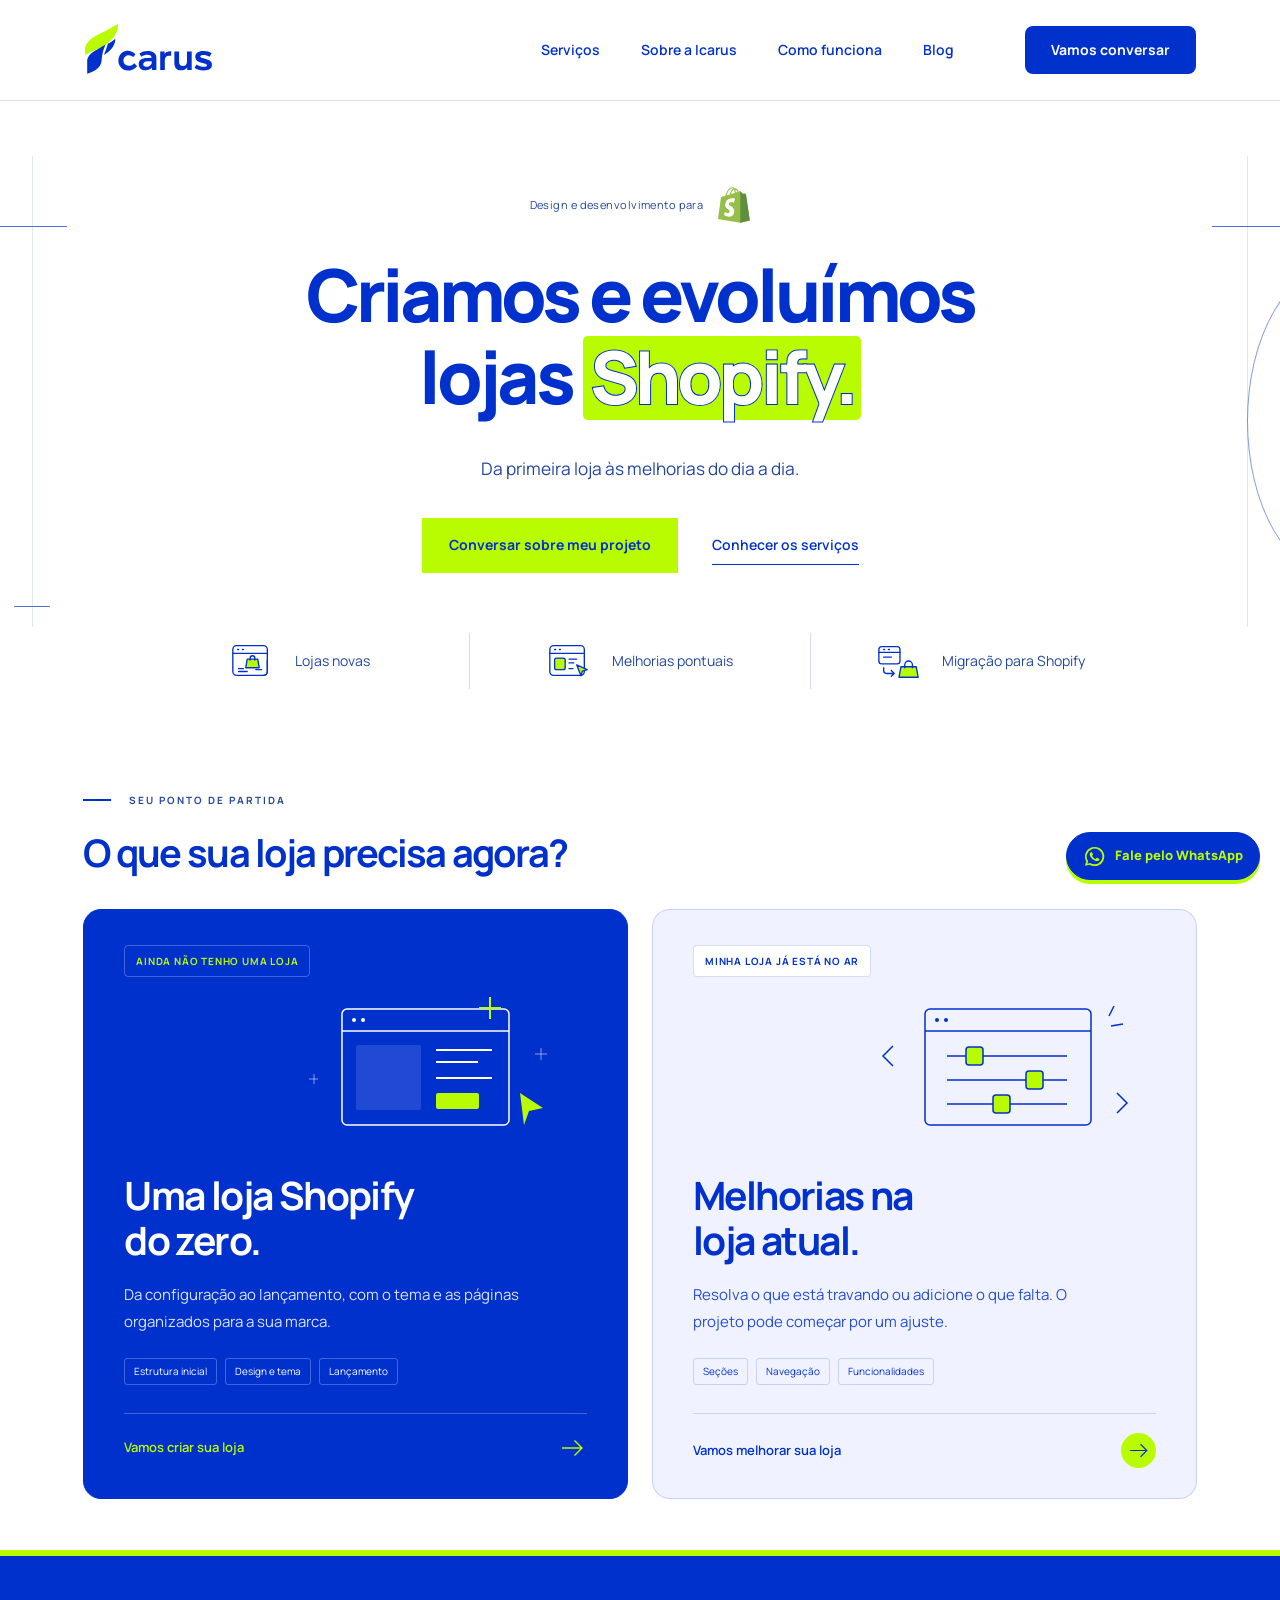
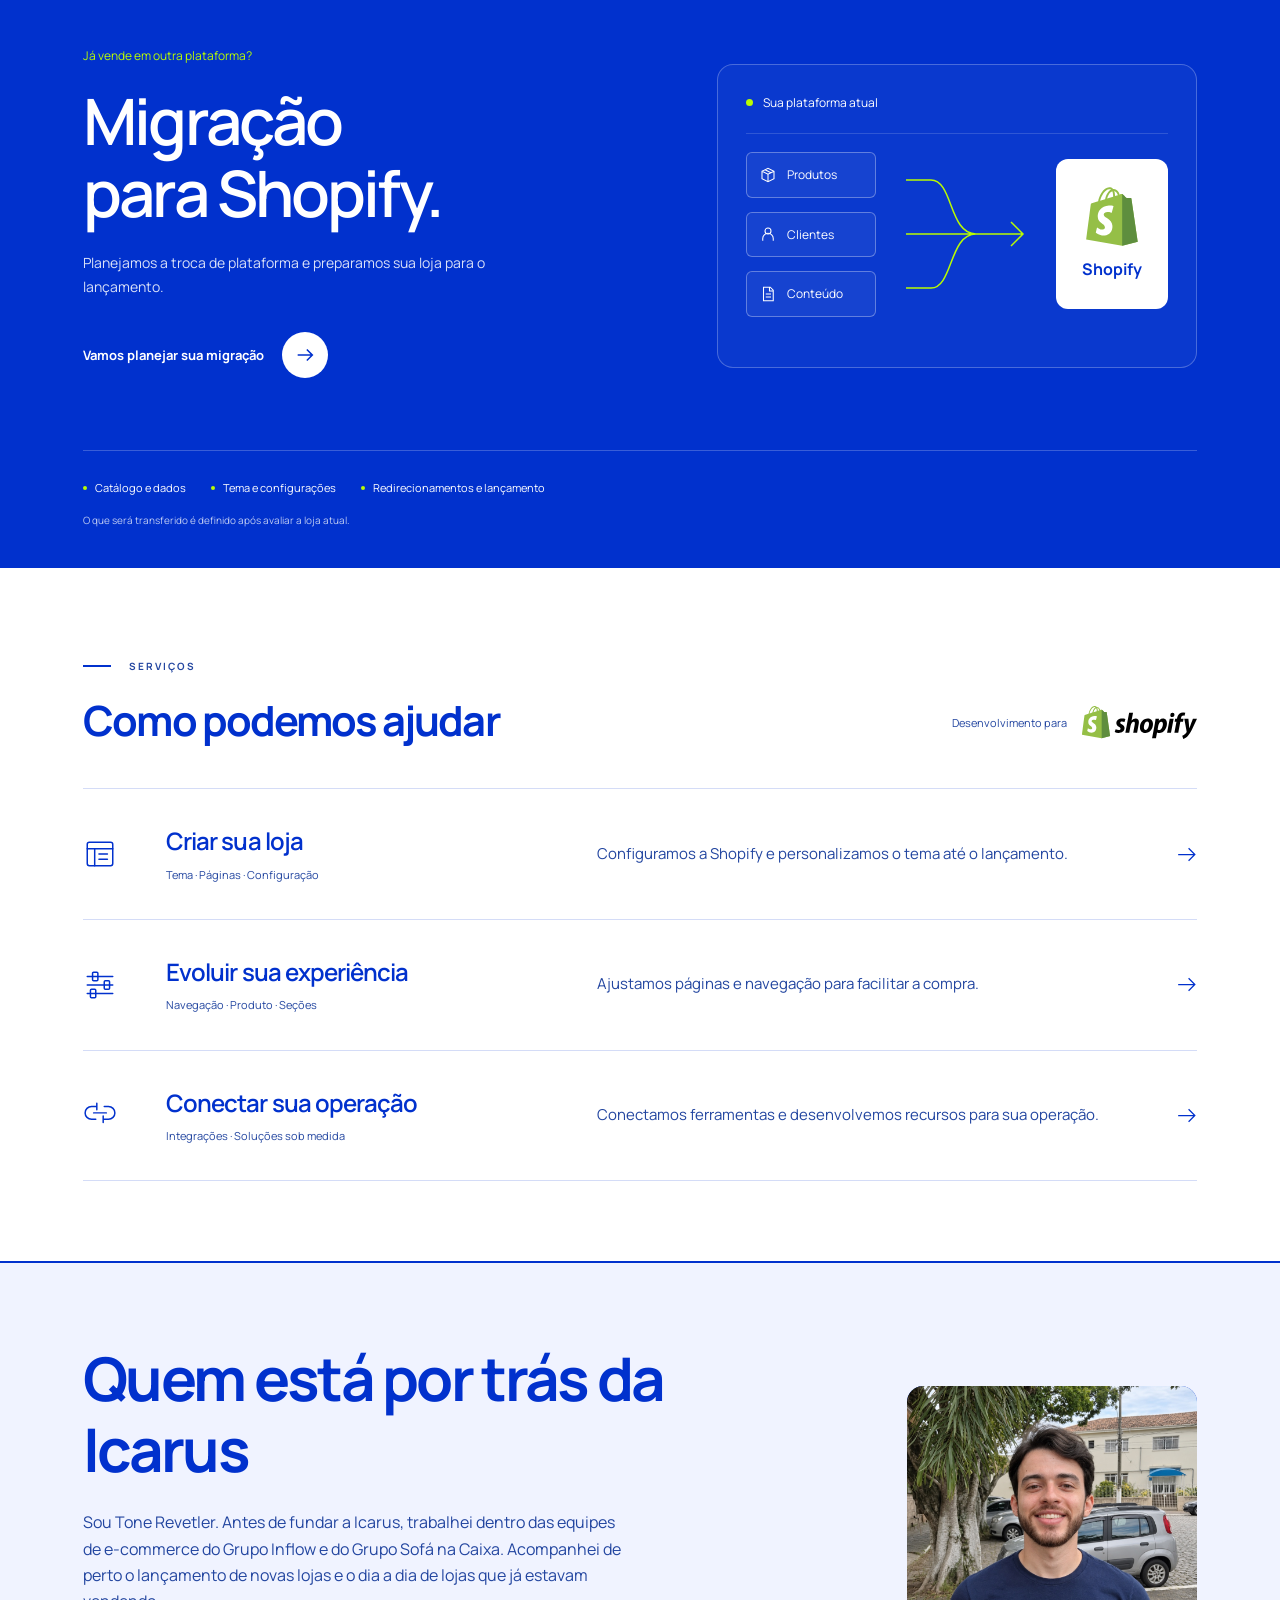
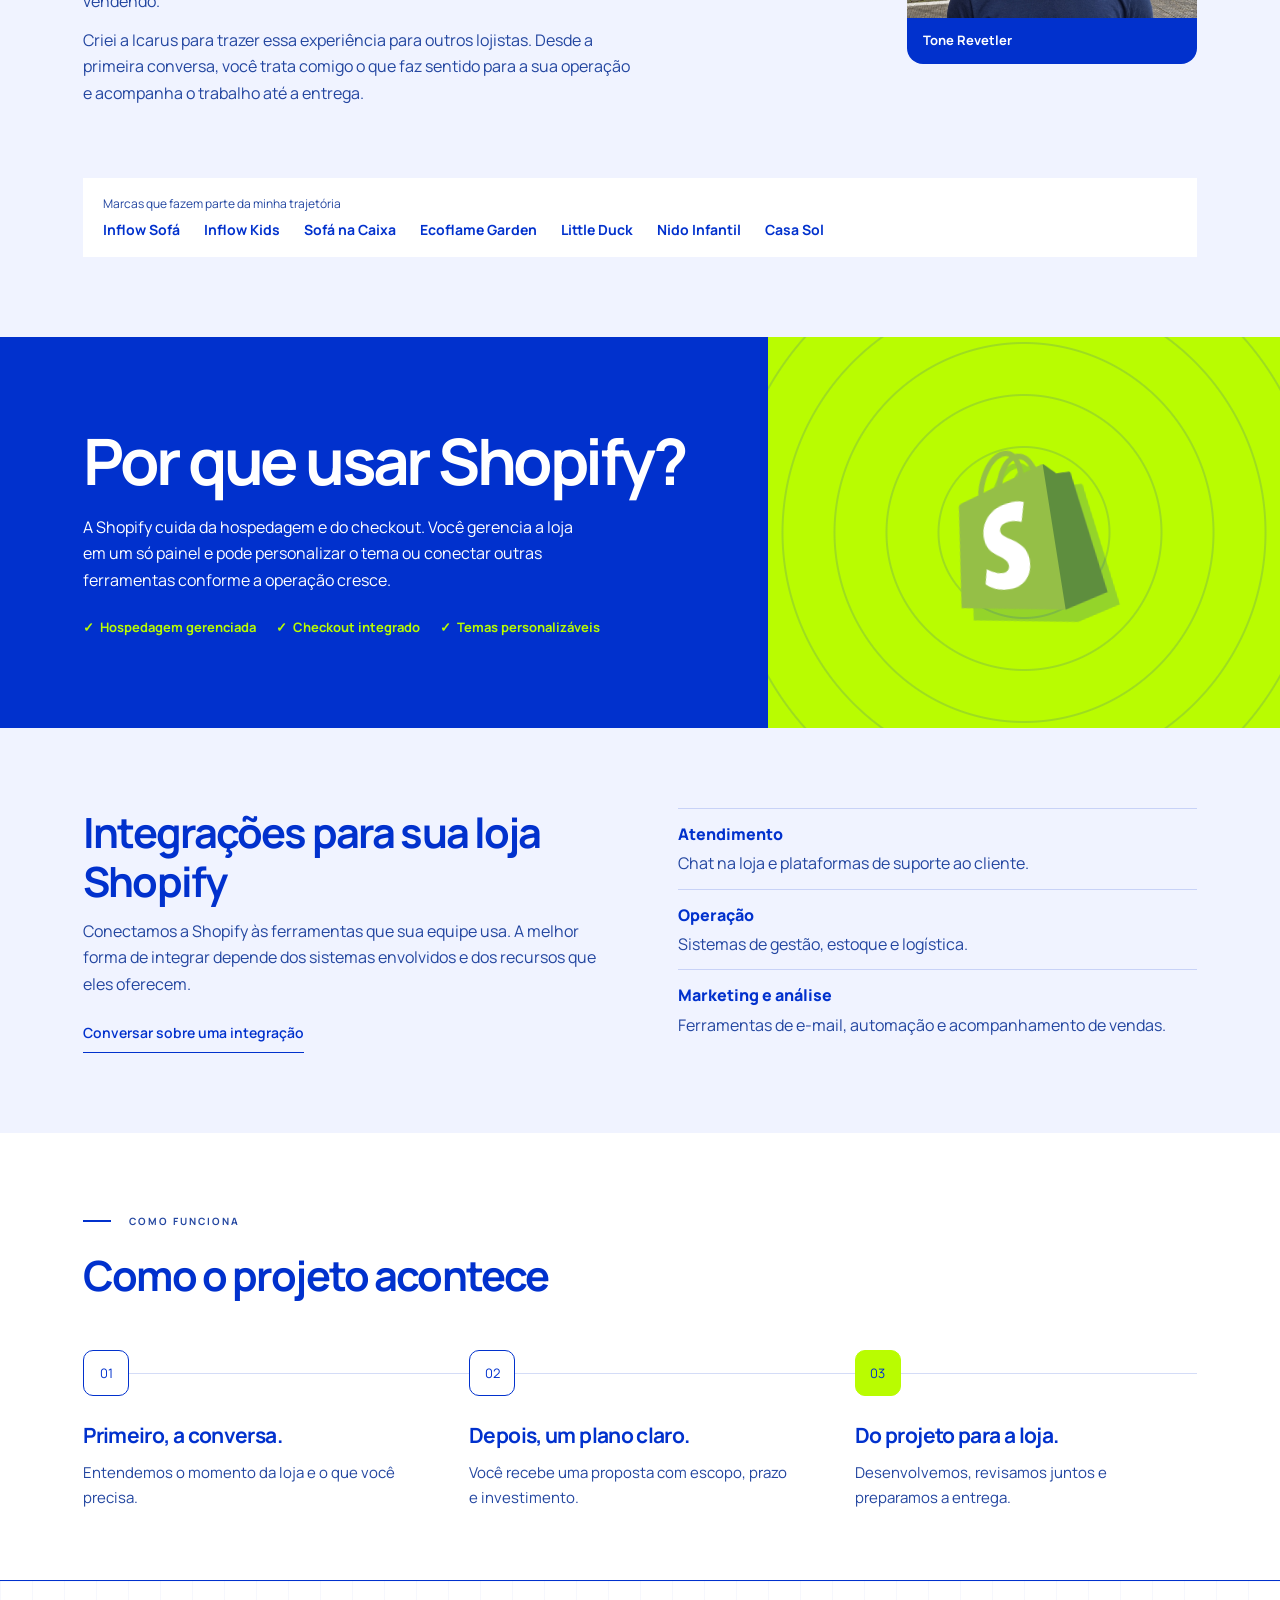
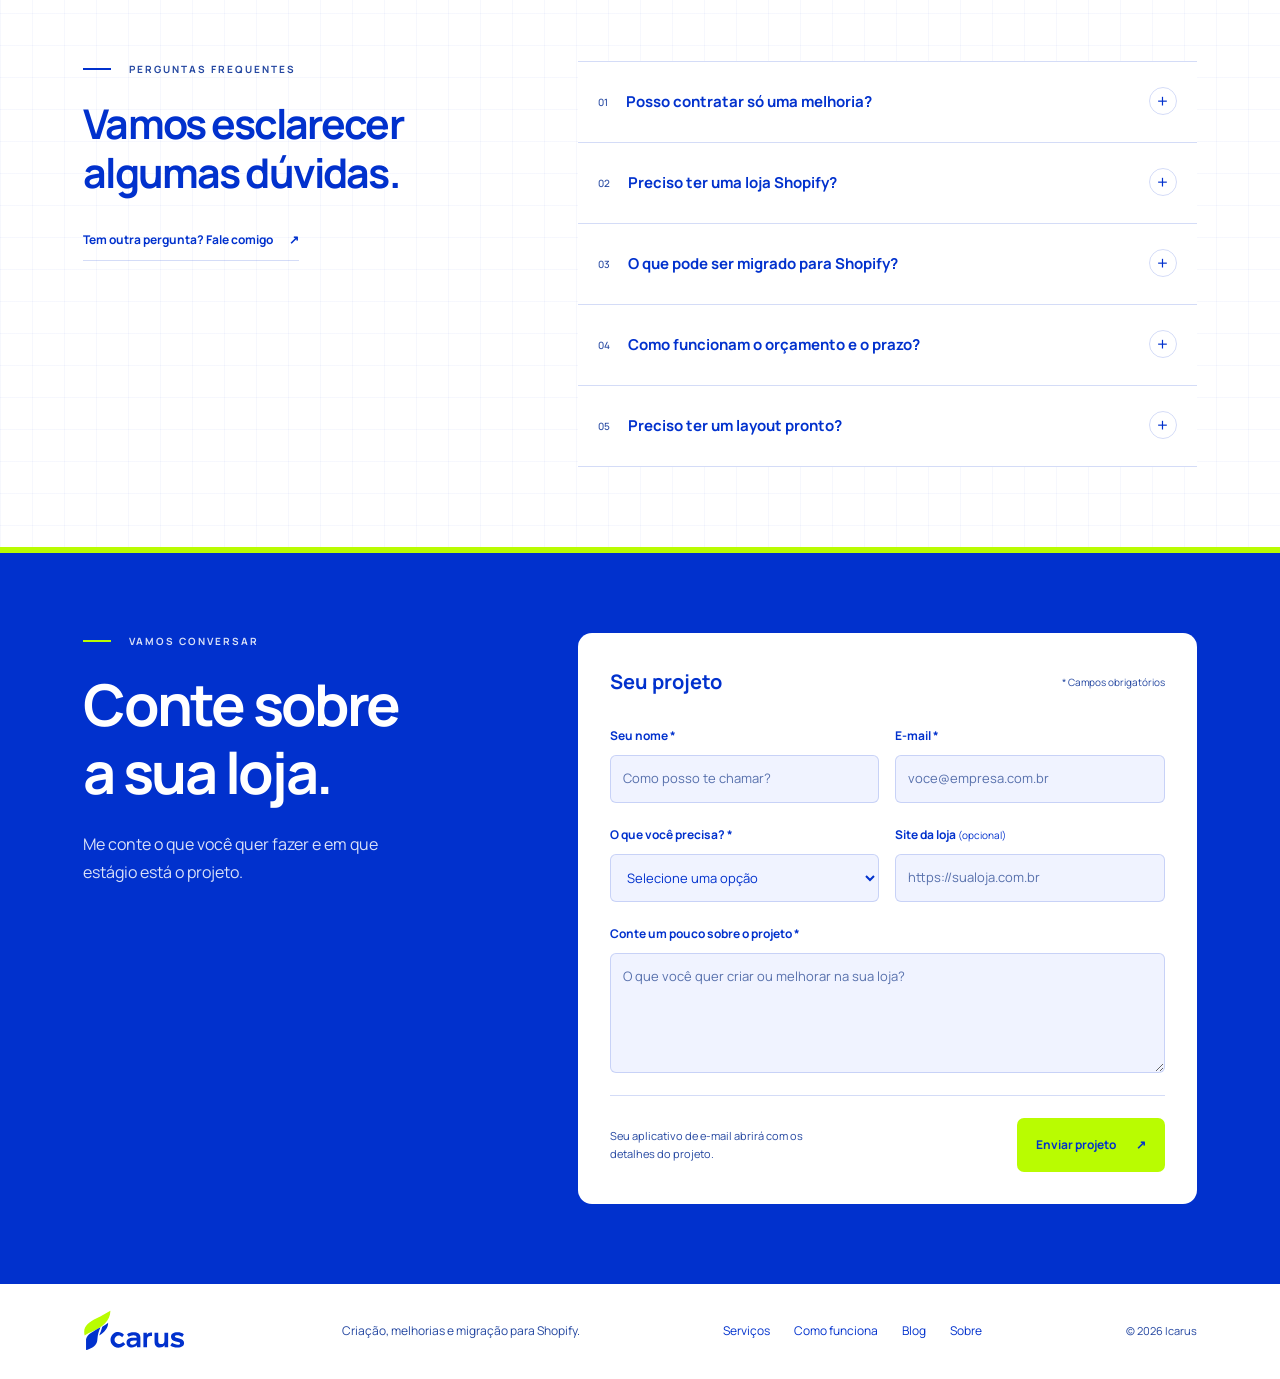
==== index.html @ f1fd55aa "Add Icarus agency website" ====
<!doctype html>
<html lang="pt-BR">
<head>
  <meta charset="utf-8">
  <meta name="viewport" content="width=device-width,initial-scale=1">
  <meta name="theme-color" content="#0131CD">
  <meta name="description" content="Criação e melhorias em lojas Shopify. Design e desenvolvimento com contato direto e entregas bem definidas.">
  <title>Icarus — Design e desenvolvimento Shopify</title>
  <link rel="icon" href="assets/favicon.svg?v=blue-lime-1" type="image/svg+xml">
  <link rel="preconnect" href="https://fonts.googleapis.com">
  <link rel="preconnect" href="https://fonts.gstatic.com" crossorigin>
  <link href="https://fonts.googleapis.com/css2?family=Manrope:wght@400;500;600;700;800&display=swap" rel="stylesheet">
  <link rel="stylesheet" href="styles.css?v=blog-30">
  <script src="site.config.js?v=email-1" defer></script>
  <script src="app.js?v=blog-30" defer></script>
</head>
<body>
  <a class="skip-link" href="#conteudo">Pular para o conteúdo</a>
  <header class="site-header">
    <div class="container header-inner">
      <a class="brand" href="#inicio" aria-label="Icarus, início"><img src="assets/logo.svg?v=blue-lime-1" alt="Icarus" width="160" height="66"></a>
      <button class="menu-toggle" aria-expanded="false" aria-controls="navegacao"><span>Menu</span><span class="menu-icon" aria-hidden="true"></span></button>
      <nav id="navegacao" class="main-nav" aria-label="Navegação principal">
        <a href="#servicos">Serviços</a><a href="#sobre">Sobre a Icarus</a><a href="#processo">Como funciona</a><a href="/blog/">Blog</a>
        <a class="button button-dark header-contact" href="#contato">Vamos conversar</a>
      </nav>
    </div>
  </header>
  <main id="conteudo">
    <section class="hero" id="inicio" aria-labelledby="hero-title">
      <div class="hero-ornament hero-ornament-left" aria-hidden="true"><i></i></div>
      <div class="hero-ornament hero-ornament-right" aria-hidden="true"><i></i><b></b></div>
      <div class="container hero-content">
        <div class="platform-signature"><span>Design e desenvolvimento para</span><img src="assets/shopify-bag.svg" alt="Shopify" width="32" height="36"></div>
        <h1 id="hero-title">Criamos e evoluímos<br>lojas <span class="underline">Shopify.</span></h1>
        <p class="hero-description">Da primeira loja às melhorias do dia a dia.</p>
        <div class="hero-actions"><a class="button button-lime" href="#contato">Conversar sobre meu projeto</a><a class="text-link" href="#servicos">Conhecer os serviços</a></div>
        <ul class="capabilities" aria-label="Especialidades">
          <li>
            <svg viewBox="0 0 48 48" fill="none" aria-hidden="true">
              <rect x="4" y="8" width="36" height="31" rx="4"/>
              <path d="M4 16h36M9 12h1m4 0h1M10 32h5m-5 3h9m9-2h6"/>
              <path class="capability-highlight" d="M19 22h11l1.5 9h-14z"/>
              <path d="M22 23v-2a2.5 2.5 0 0 1 5 0v2"/>
              <path d="M40 23v12a4 4 0 0 1-4 4"/>
            </svg>
            <span>Lojas novas</span>
          </li>
          <li>
            <svg viewBox="0 0 48 48" fill="none" aria-hidden="true">
              <rect x="4" y="8" width="36" height="31" rx="4"/>
              <path d="M4 16h36M9 12h1m4 0h1M24 22h8m-8 4h5m-5 6h4"/>
              <rect class="capability-highlight" x="9" y="21" width="11" height="12" rx="2"/>
              <path class="capability-highlight" d="m32 28 11 5-5 1.5-1.5 5z"/>
            </svg>
            <span>Melhorias pontuais</span>
          </li>
          <li>
            <svg viewBox="0 0 48 48" fill="none" aria-hidden="true">
              <rect x="3" y="9" width="22" height="18" rx="3"/>
              <path d="M3 15h22M8 12h1m4 0h1m-6 8h8"/>
              <path class="capability-highlight" d="M26 30h16l2 11H24z"/>
              <path d="M30 31v-3a4 4 0 0 1 8 0v3M8 31v3a3 3 0 0 0 3 3h8m-3-3 3 3-3 3"/>
            </svg>
            <span>Migração para Shopify</span>
          </li>
        </ul>
      </div>
    </section>
    <section data-scroll-reveal class="project-paths" aria-labelledby="paths-title">
      <div class="container paths-heading"><p class="section-label">Seu ponto de partida</p><h2 class="section-title" id="paths-title">O que sua loja precisa agora?</h2></div>
      <div class="container paths-inner">
        <a href="#contato" data-scroll-reveal class="project-path path-new" data-project="nova-loja"><span class="path-label">Ainda não tenho uma loja</span><div class="path-graphic" aria-hidden="true"><svg viewBox="0 0 300 180" fill="none"><rect x="50" y="32" width="167" height="116" rx="5" stroke="currentColor" stroke-width="1.5"/><path d="M50 54h167" stroke="currentColor" stroke-width="1.5"/><circle cx="62" cy="43" r="2" fill="currentColor"/><circle cx="71" cy="43" r="2" fill="currentColor"/><rect x="64" y="68" width="65" height="65" rx="2" fill="currentColor" opacity=".12"/><path d="M144 73h56m-56 12h42m-42 16h56" stroke="currentColor" stroke-width="2"/><rect x="144" y="116" width="43" height="16" rx="2" fill="#B9FC01"/><path d="M198 42v-22m-11 11h22" stroke="#B9FC01" stroke-width="2"/><path d="m228 116 23 15-14 3-5 14-4-32Z" fill="#B9FC01"/><path d="M26 102h-9m5-5v10m221-30h12m-6-6v12" stroke="currentColor" opacity=".5"/></svg></div><h3>Uma loja Shopify<br>do zero.</h3><p>Da configuração ao lançamento, com o tema e as páginas organizados para a sua marca.</p><ul class="path-deliverables"><li>Estrutura inicial</li><li>Design e tema</li><li>Lançamento</li></ul><span class="path-action">Vamos criar sua loja <svg viewBox="0 0 24 24" aria-hidden="true"><path d="M4 12h16m-6-6 6 6-6 6"/></svg></span></a>
        <a href="#contato" data-scroll-reveal class="project-path path-improve" data-project="melhoria"><span class="path-label">Minha loja já está no ar</span><div class="path-graphic" aria-hidden="true"><svg viewBox="0 0 300 180" fill="none"><rect x="64" y="32" width="166" height="116" rx="5" stroke="currentColor" stroke-width="1.5"/><path d="M64 54h166M86 79h120M86 103h120M86 127h120" stroke="currentColor" stroke-width="1.5"/><circle cx="76" cy="43" r="2" fill="currentColor"/><circle cx="85" cy="43" r="2" fill="currentColor"/><rect x="105" y="70" width="17" height="18" rx="3" fill="#B9FC01" stroke="currentColor" stroke-width="1.5"/><rect x="165" y="94" width="17" height="18" rx="3" fill="#B9FC01" stroke="currentColor" stroke-width="1.5"/><rect x="132" y="118" width="17" height="18" rx="3" fill="#B9FC01" stroke="currentColor" stroke-width="1.5"/><path d="m32 69-10 10 10 10m224 27 10 10-10 10" stroke="currentColor" stroke-width="1.5"/><path d="m248 39 5-10m-3 20 12-2" stroke="currentColor" stroke-width="1.5"/></svg></div><h3>Melhorias na<br>loja atual.</h3><p>Resolva o que está travando ou adicione o que falta. O projeto pode começar por um ajuste.</p><ul class="path-deliverables"><li>Seções</li><li>Navegação</li><li>Funcionalidades</li></ul><span class="path-action">Vamos melhorar sua loja <svg viewBox="0 0 24 24" aria-hidden="true"><path d="M4 12h16m-6-6 6 6-6 6"/></svg></span></a>
      </div>
    </section>
    <section class="migration" id="migracao" aria-labelledby="migration-title">
      <div class="container">
        <div class="migration-panel">
          <div data-scroll-reveal class="migration-copy">
            <p class="migration-eyebrow">Já vende em outra plataforma?</p>
            <h2 id="migration-title">Migração<br>para Shopify.</h2>
            <p>Planejamos a troca de plataforma e preparamos sua loja para o lançamento.</p>
            <a href="#contato" data-project="migracao" class="migration-link">Vamos planejar sua migração <svg viewBox="0 0 24 24" fill="none" aria-hidden="true"><path d="M4 12h16m-6-6 6 6-6 6"/></svg></a>
          </div>
          <div data-scroll-reveal class="migration-visual" aria-label="Produtos, clientes e conteúdo da sua plataforma atual para Shopify">
            <span class="migration-source">Sua plataforma atual</span>
            <div class="migration-transfer"><div class="migration-data"><span><svg viewBox="0 0 24 24" fill="none" aria-hidden="true"><path d="m4 7 8-4 8 4v10l-8 4-8-4V7Zm0 0 8 4 8-4M12 11v10M8 5l8 4"/></svg>Produtos</span><span><svg viewBox="0 0 24 24" fill="none" aria-hidden="true"><circle cx="12" cy="8" r="4"/><path d="M5 21v-3a7 7 0 0 1 14 0v3"/></svg>Clientes</span><span><svg viewBox="0 0 24 24" fill="none" aria-hidden="true"><path d="M6 3h9l4 4v14H6V3Zm8 0v5h5M9 12h7m-7 4h7"/></svg>Conteúdo</span></div><svg class="migration-flow" viewBox="0 0 120 150" fill="none" aria-hidden="true"><path d="M0 21h25c22 0 18 54 45 54h47M0 75h117M0 129h25c22 0 18-54 45-54M105 63l12 12-12 12"/></svg><div class="migration-shopify"><img data-scroll-reveal src="assets/shopify-bag.svg" alt="" width="62" height="70" loading="lazy"><span>Shopify</span></div></div>
          </div>
          <div data-scroll-reveal class="migration-bottom"><span>Catálogo e dados</span><span>Tema e configurações</span><span>Redirecionamentos e lançamento</span><p>O que será transferido é definido após avaliar a loja atual.</p></div>
        </div>
      </div>
    </section>
    <section class="section services" id="servicos" aria-labelledby="services-title">
      <div class="container">
        <div data-scroll-reveal class="services-heading"><div><p class="section-label">Serviços</p><h2 class="section-title" id="services-title">Como podemos ajudar</h2></div><div class="services-platform"><span>Desenvolvimento para</span><img src="assets/shopify-logo.svg" alt="Shopify" width="120" height="35" loading="lazy"></div></div>
        <div class="service-list">
          <article data-scroll-reveal class="service-row"><span class="service-symbol" aria-hidden="true"><svg viewBox="0 0 32 32" fill="none"><rect x="4" y="5" width="24" height="22" rx="2"/><path d="M4 11h24M11 11v16M15 16h8m-8 5h8"/></svg></span><div class="service-name"><h3>Criar sua loja</h3><span>Tema · Páginas · Configuração</span></div><p>Configuramos a Shopify e personalizamos o tema até o lançamento.</p><a href="#contato" data-project="nova-loja" class="service-action" aria-label="Conversar sobre criação de loja"><svg viewBox="0 0 24 24" aria-hidden="true"><path d="M4 12h16m-6-6 6 6-6 6"/></svg></a></article>
          <article data-scroll-reveal class="service-row"><span class="service-symbol" aria-hidden="true"><svg viewBox="0 0 32 32" fill="none"><path d="M4 8h24M4 16h24M4 24h24"/><rect x="9" y="4" width="5" height="8" rx="1"/><rect x="20" y="12" width="5" height="8" rx="1"/><rect x="7" y="20" width="5" height="8" rx="1"/></svg></span><div class="service-name"><h3>Evoluir sua experiência</h3><span>Navegação · Produto · Seções</span></div><p>Ajustamos páginas e navegação para facilitar a compra.</p><a href="#contato" data-project="melhoria" class="service-action" aria-label="Conversar sobre melhorias na loja"><svg viewBox="0 0 24 24" aria-hidden="true"><path d="M4 12h16m-6-6 6 6-6 6"/></svg></a></article>
          <article data-scroll-reveal class="service-row"><span class="service-symbol" aria-hidden="true"><svg viewBox="0 0 32 32" fill="none"><path d="M12 8H8a6 6 0 0 0 0 12h4m8-12h4a6 6 0 0 1 0 12h-4M10 14h12M13 5v6m6 6v6"/></svg></span><div class="service-name"><h3>Conectar sua operação</h3><span>Integrações · Soluções sob medida</span></div><p>Conectamos ferramentas e desenvolvemos recursos para sua operação.</p><a href="#contato" data-project="integracao" class="service-action" aria-label="Conversar sobre integrações"><svg viewBox="0 0 24 24" aria-hidden="true"><path d="M4 12h16m-6-6 6 6-6 6"/></svg></a></article>
        </div>
      </div>
    </section>
    <section class="section studio" id="sobre" aria-labelledby="about-title">
      <div class="container">
        <div class="studio-intro">
          <div data-scroll-reveal class="studio-copy">
            <h2 class="section-title" id="about-title">Quem está por trás da Icarus</h2>
            <p>Sou Tone Revetler. Antes de fundar a Icarus, trabalhei dentro das equipes de e-commerce do Grupo Inflow e do Grupo Sofá na Caixa. Acompanhei de perto o lançamento de novas lojas e o dia a dia de lojas que já estavam vendendo.</p>
            <p>Criei a Icarus para trazer essa experiência para outros lojistas. Desde a primeira conversa, você trata comigo o que faz sentido para a sua operação e acompanha o trabalho até a entrega.</p>
          </div>
          <figure data-scroll-reveal class="studio-portrait">
            <img class="studio-photo" src="assets/tone-revetler.jpg" alt="Retrato de Tone Revetler" width="1000" height="803" loading="lazy">
            <figcaption><strong>Tone Revetler</strong></figcaption>
          </figure>
        </div>
        <div data-scroll-reveal class="studio-experience" id="projetos">
          <dl class="studio-brands">
            <dt>Marcas que fazem parte da minha trajetória</dt>
            <dd><span>Inflow Sofá</span><span>Inflow Kids</span><span>Sofá na Caixa</span><span>Ecoflame Garden</span><span>Little Duck</span><span>Nido Infantil</span><span>Casa Sol</span></dd>
          </dl>
        </div>
      </div>
    </section>
    <section class="platform-panel" id="shopify" aria-labelledby="platform-title">
      <div data-scroll-reveal class="platform-copy">
        <h2 id="platform-title">Por que usar Shopify?</h2>
        <p>A Shopify cuida da hospedagem e do checkout. Você gerencia a loja em um só painel e pode personalizar o tema ou conectar outras ferramentas conforme a operação cresce.</p>
        <ul class="platform-features">
          <li>Hospedagem gerenciada</li>
          <li>Checkout integrado</li>
          <li>Temas personalizáveis</li>
        </ul>
      </div>
      <div class="platform-art" aria-hidden="true">
        <img data-scroll-reveal src="assets/shopify-bag.svg" alt="" width="148" height="168" loading="lazy">
      </div>
    </section>
    <section class="section integration-section" id="integracoes" aria-labelledby="integration-title">
      <div class="container integration-layout">
        <div data-scroll-reveal>
          <h2 class="section-title" id="integration-title">Integrações para sua loja Shopify</h2>
          <p>Conectamos a Shopify às ferramentas que sua equipe usa. A melhor forma de integrar depende dos sistemas envolvidos e dos recursos que eles oferecem.</p>
          <a href="#contato" data-project="integracao" class="text-link">Conversar sobre uma integração</a>
        </div>
        <dl data-scroll-reveal class="integration-list">
          <div><dt>Atendimento</dt><dd>Chat na loja e plataformas de suporte ao cliente.</dd></div>
          <div><dt>Operação</dt><dd>Sistemas de gestão, estoque e logística.</dd></div>
          <div><dt>Marketing e análise</dt><dd>Ferramentas de e-mail, automação e acompanhamento de vendas.</dd></div>
        </dl>
      </div>
    </section>
    <section class="section process" id="processo" aria-labelledby="process-title">
      <div data-scroll-reveal class="container"><p class="section-label">Como funciona</p><h2 class="section-title" id="process-title">Como o projeto acontece</h2><ol class="process-steps"><li><h3>Primeiro, a conversa.</h3><p>Entendemos o momento da loja e o que você precisa.</p></li><li><h3>Depois, um plano claro.</h3><p>Você recebe uma proposta com escopo, prazo e investimento.</p></li><li><h3>Do projeto para a loja.</h3><p>Desenvolvemos, revisamos juntos e preparamos a entrega.</p></li></ol></div>
    </section>
    <section class="faq-section" aria-labelledby="faq-title">
      <div class="container faq-grid">
        <div data-scroll-reveal class="faq-intro"><p class="section-label">Perguntas frequentes</p><h2 class="section-title" id="faq-title">Vamos esclarecer<br>algumas dúvidas.</h2><a href="#contato" class="faq-contact">Tem outra pergunta? Fale comigo <span aria-hidden="true">↗</span></a></div>
        <div data-scroll-reveal class="faq-list">
          <details name="icarus-faq"><summary><span class="faq-number" aria-hidden="true">01</span>Posso contratar só uma melhoria?</summary><div class="faq-answer"><p>Sim. Podemos começar por uma seção, uma página de produto ou uma funcionalidade específica. O escopo é definido a partir do que sua loja precisa.</p></div></details>
          <details name="icarus-faq"><summary><span class="faq-number" aria-hidden="true">02</span>Preciso ter uma loja Shopify?</summary><div class="faq-answer"><p>Não. Criamos lojas do zero e também fazemos migrações de outras plataformas para Shopify.</p></div></details>
          <details name="icarus-faq"><summary><span class="faq-number" aria-hidden="true">03</span>O que pode ser migrado para Shopify?</summary><div class="faq-answer"><p>Avaliamos o catálogo, os clientes, os pedidos e os conteúdos da loja atual. O que pode ser transferido depende da plataforma de origem e dos dados disponíveis, e fica definido na proposta.</p></div></details>
          <details name="icarus-faq"><summary><span class="faq-number" aria-hidden="true">04</span>Como funcionam o orçamento e o prazo?</summary><div class="faq-answer"><p>Primeiro, conversamos sobre a loja e as entregas. Depois, você recebe uma proposta com escopo, prazo e investimento para avaliar antes de começarmos.</p></div></details>
          <details name="icarus-faq"><summary><span class="faq-number" aria-hidden="true">05</span>Preciso ter um layout pronto?</summary><div class="faq-answer"><p>Não. Podemos cuidar do design e do desenvolvimento ou trabalhar a partir de um layout que você já tenha. Alinhamos esse ponto na primeira conversa.</p></div></details>
        </div>
      </div>
    </section>
    <section class="contact section" id="contato" aria-labelledby="contact-title">
      <div class="container contact-grid">
        <div data-scroll-reveal class="contact-intro"><p class="section-label">Vamos conversar</p><h2 class="section-title" id="contact-title">Conte sobre<br>a sua loja.</h2><p>Me conte o que você quer fazer e em que estágio está o projeto.</p></div>
        <form data-scroll-reveal class="project-form" id="project-form">
          <div class="form-heading"><span>Seu projeto</span><span class="form-required">* Campos obrigatórios</span></div>
          <div class="form-row"><div class="form-field"><label for="contact-name">Seu nome *</label><input id="contact-name" name="name" autocomplete="name" required maxlength="100" placeholder="Como posso te chamar?"></div><div class="form-field"><label for="contact-email">E-mail *</label><input id="contact-email" name="email" type="email" autocomplete="email" required maxlength="200" placeholder="voce@empresa.com.br"></div></div>
          <div class="form-row"><div class="form-field"><label for="contact-project">O que você precisa? *</label><select id="contact-project" name="project" required><option value="">Selecione uma opção</option><option value="nova-loja">Criar uma loja Shopify</option><option value="melhoria">Melhorar minha loja</option><option value="migracao">Migrar para Shopify</option><option value="integracao">Integração ou funcionalidade</option><option value="outro">Quero conversar sobre outra ideia</option></select></div><div class="form-field"><label for="contact-store">Site da loja <span>(opcional)</span></label><input id="contact-store" name="store" type="url" autocomplete="url" placeholder="https://sualoja.com.br"></div></div>
          <div class="form-field"><label for="contact-message">Conte um pouco sobre o projeto *</label><textarea id="contact-message" name="message" rows="4" required maxlength="4000" placeholder="O que você quer criar ou melhorar na sua loja?"></textarea></div>
          <div class="form-submit"><p id="form-channel-note">O envio estará disponível em breve.</p><button class="button button-lime" id="project-submit" type="submit" disabled>Enviar projeto <span aria-hidden="true">↗</span></button></div>
          <p id="form-status" role="status" hidden></p>
        </form>
      </div>
    </section>
  </main>
  <footer class="site-footer"><div class="container footer-inner"><a class="brand" href="#inicio" aria-label="Icarus, voltar ao início"><img src="assets/logo.svg?v=blue-lime-1" alt="Icarus" width="140" height="58" loading="lazy"></a><p>Criação, melhorias e migração para Shopify.</p><nav aria-label="Navegação do rodapé"><a href="#servicos">Serviços</a><a href="#processo">Como funciona</a><a href="/blog/">Blog</a><a href="#sobre">Sobre</a></nav><small>© <span id="year">2026</span> Icarus</small></div></footer>
  <p class="floating-contact-note" id="floating-contact-note" role="status" hidden>O WhatsApp da Icarus estará disponível em breve.</p>
  <button type="button" class="floating-contact" id="floating-contact" aria-label="Falar com a Icarus pelo WhatsApp">
    <svg viewBox="0 0 24 24" width="23" height="23" fill="currentColor" aria-hidden="true">
      <path d="M12 2a10 10 0 0 0-8.65 15l-1.3 4.75 4.87-1.27A10 10 0 1 0 12 2Zm0 18.2a8.2 8.2 0 0 1-4.18-1.14l-.3-.18-2.93.77.78-2.85-.2-.3A8.2 8.2 0 1 1 12 20.2Zm4.56-6.08c-.25-.13-1.48-.73-1.7-.82-.24-.08-.4-.12-.57.13-.16.25-.64.82-.79.99-.14.16-.29.18-.54.06a6.73 6.73 0 0 1-1.99-1.23 7.45 7.45 0 0 1-1.37-1.72c-.14-.25 0-.38.11-.5l.38-.44c.13-.15.17-.25.25-.42.08-.16.04-.31-.02-.44-.06-.12-.56-1.35-.77-1.84-.2-.48-.4-.42-.56-.43h-.48c-.16 0-.43.06-.66.31-.23.25-.87.85-.87 2.07 0 1.23.89 2.4 1.02 2.57.12.17 1.75 2.67 4.24 3.74.59.25 1.05.4 1.41.52.6.19 1.14.16 1.57.1.48-.07 1.48-.61 1.69-1.19.2-.58.2-1.07.14-1.18-.06-.1-.23-.16-.48-.28Z"/>
    </svg>
    <span>Fale pelo WhatsApp</span>
  </button>
</body>
</html>
---- styles.css ----
@charset "UTF-8";
:root{--blue:#0131CD;--lime:#B9FC01;--white:#FFFFFF;--blue-soft:#F0F3FF;--body:#2346A0;--border:#0131CD2B;--muted:#FFFFFFD9;--accent-ink:#0131CD;--content:1248px;--gutter:clamp(24px,6.5vw,96px);--font:Manrope,Arial,sans-serif}
*,*::before,*::after{box-sizing:border-box}html{scroll-behavior:smooth;scroll-padding-top:105px}body{margin:0;background:var(--white);color:var(--blue);font-family:var(--font);font-size:16px;line-height:1.65;-webkit-font-smoothing:antialiased}a{color:inherit;text-decoration:none}button,input,textarea{font:inherit}button,a,summary{-webkit-tap-highlight-color:transparent}button{color:inherit}svg{display:block}img{display:block;max-width:100%}h1,h2,h3,p{margin:0}button{cursor:pointer}a:focus-visible,button:focus-visible,summary:focus-visible{outline:2px solid var(--accent-ink);outline-offset:6px}::selection{background:var(--lime);color:var(--blue)}[hidden]{display:none!important}.container{width:min(calc(100% - var(--gutter)*2),var(--content));margin-inline:auto}.skip-link{position:fixed;z-index:100;left:20px;top:12px;padding:12px 20px;background:var(--lime);transform:translateY(-200%)}.skip-link:focus{transform:none}.site-header{position:relative;background:var(--white);border-bottom:1px solid var(--border);z-index:10}.header-inner{min-height:100px;display:flex;align-items:center;justify-content:space-between;gap:32px}.brand{display:inline-flex;flex-shrink:0}.brand img{width:145px;height:60px}.main-nav{display:flex;align-items:center;gap:clamp(24px,3.2vw,52px);font-size:14px;font-weight:600}.main-nav>a:not(.button),.footer-inner nav a{transition:color .2s}.main-nav>a:not(.button):hover,.footer-inner nav a:hover{color:var(--accent-ink)}.button{display:inline-flex;align-items:center;justify-content:center;min-height:54px;padding:16px 26px;border:1px solid transparent;font-size:14px;font-weight:700;line-height:1.45;text-align:center;transition:background .2s,transform .2s}.button:hover{transform:translateY(-2px)}.button-lime{background:var(--lime);color:var(--blue)}.button-lime:hover{background:#C9FF38}.button-dark{background:var(--blue);color:var(--white)}.button-dark:hover{background:#0028AA}.header-contact{min-height:46px;padding:13px 25px;margin-left:30px}.menu-toggle{display:none}.hero{position:relative;overflow:hidden;padding:86px 0 58px}.hero-content{text-align:center;position:relative;z-index:1}.eyebrow,.section-label,.path-label{text-transform:uppercase;font-size:11px;font-weight:700;letter-spacing:.2em;line-height:1.6}.eyebrow{color:var(--body);margin-bottom:35px}.hero h1{font-size:clamp(42px,5.7vw,80px);font-weight:800;line-height:1.12;letter-spacing:-.055em;max-width:1160px;margin-inline:auto}.underline{position:relative;isolation:isolate;white-space:nowrap}.underline::after{content:"";position:absolute;bottom:.02em;left:.01em;right:0;height:5px;background:var(--lime);z-index:-1}.hero-description{color:var(--body);font-size:clamp(16px,1.35vw,19px);line-height:1.7;margin:34px auto 0;max-width:900px}.hero-actions{display:flex;align-items:center;justify-content:center;gap:34px;margin-top:35px}.text-link{font-size:14px;font-weight:600;padding:8px 0;border-bottom:1px solid var(--accent-ink);transition:border-color .2s}.text-link:hover{border-color:var(--blue)}.capabilities{display:flex;justify-content:center;list-style:none;padding:0;margin:60px auto 0;max-width:1020px}.capabilities li{display:flex;align-items:center;justify-content:center;gap:20px;flex:1;padding:5px 25px;font-size:14px;color:var(--body)}.capabilities li+li{border-left:1px solid var(--border)}.capabilities svg{width:31px;height:31px;flex-shrink:0;stroke:var(--blue);stroke-width:1.4;stroke-linejoin:round;stroke-linecap:round}.capabilities .accent-stroke{stroke:var(--accent-ink)}.capabilities .accent-fill{fill:var(--white);stroke:var(--accent-ink)}.hero-ornament{position:absolute;top:55px;bottom:120px;width:1px;background:var(--border);opacity:.7}.hero-ornament-left{left:2.5%}.hero-ornament-right{right:2.5%}.hero-ornament i{position:absolute;width:70px;height:1px;top:70px;left:-35px;background:var(--accent-ink)}.hero-ornament-left::after{content:"";position:absolute;bottom:20px;left:-18px;width:36px;height:1px;background:var(--accent-ink)}.hero-ornament b{position:absolute;width:180px;height:310px;border:1px solid var(--accent-ink);border-radius:50%;top:110px;left:0;opacity:.7}.project-paths{background:var(--blue);color:var(--white)}.paths-inner{display:grid;grid-template-columns:1fr 1fr;padding-block:42px}.project-path{padding:0 50px 0 0;position:relative}.project-path+.project-path{border-left:1px solid #FFFFFF40;padding:0 0 0 60px}.path-label{color:var(--lime);font-size:11px;letter-spacing:.16em}.project-path h2{font-size:clamp(23px,2.25vw,32px);letter-spacing:-.04em;line-height:1.25;margin:20px 0 13px;font-weight:600}.project-path>p{color:var(--muted);font-size:16px}.path-action{display:flex;justify-content:space-between;align-items:center;margin-top:24px;font-size:12px;color:var(--lime)}.path-action svg{width:30px;height:30px;stroke:currentColor;stroke-width:1.1;fill:none;transition:transform .2s}.project-path:hover .path-action svg{transform:translateX(5px)}.section{padding:80px 0}.section-label{display:flex;align-items:center;gap:18px;color:var(--body);font-size:10px}.section-label::before{content:"";width:28px;height:2px;background:var(--accent-ink);flex-shrink:0}.section-title{font-size:clamp(30px,3.25vw,46px);font-weight:700;line-height:1.18;letter-spacing:-.045em;margin-top:22px}.service-list{margin-top:43px;border-top:1px solid var(--border)}.service-row{display:grid;grid-template-columns:55px minmax(260px,.85fr) minmax(340px,1.15fr) 28px;gap:28px;align-items:center;padding:32px 0;border-bottom:1px solid var(--border)}.service-index{color:var(--accent-ink);font-size:13px}.service-row h3{font-size:24px;font-weight:600;letter-spacing:-.04em;line-height:1.4}.service-row p{color:var(--body);font-size:15px;max-width:550px}.service-action{display:flex;align-items:center;justify-content:center;min-width:36px;min-height:44px}.service-action svg{width:25px;stroke:var(--accent-ink);stroke-width:1.2;fill:none;transition:transform .2s}.service-action:hover svg{transform:translateX(4px)}.about{background:var(--blue-soft)}.about-grid{display:grid;grid-template-columns:1.05fr 1fr;gap:100px;align-items:center}.about-intro>p:last-child{margin-top:30px;font-size:17px;color:var(--body);max-width:560px}.principles{margin:0}.principles>div{padding:20px 0;border-bottom:1px solid #0131CD2B}.principles>div:first-child{padding-top:0}.principles dt{font-size:17px;font-weight:700;letter-spacing:-.02em}.principles dd{margin:6px 0 0;font-size:14px;color:var(--body)}.process{padding-bottom:70px}.process-steps{list-style:none;counter-reset:steps;display:grid;grid-template-columns:repeat(3,1fr);gap:34px;padding:0;margin:45px 0 0}.process-steps li{counter-increment:steps;border-left:1px solid var(--border);padding-left:25px}.process-steps li::before{content:"0" counter(steps);display:block;font-size:12px;color:var(--body);margin-bottom:17px}.process-steps h3{font-size:18px;font-weight:700;letter-spacing:-.03em;line-height:1.4}.process-steps p{margin-top:10px;font-size:15px;color:var(--body)}.faq-section{padding-bottom:70px}.faq-grid{display:grid;grid-template-columns:.9fr 1.4fr;gap:70px;border-top:1px solid var(--border);padding-top:45px}.faq-grid .section-title{font-size:34px}.faq-list details{border-bottom:1px solid var(--border);padding:0 0 18px;margin-bottom:18px}.faq-list summary{list-style:none;cursor:pointer;position:relative;padding-right:35px;font-size:15px;font-weight:700}.faq-list summary::-webkit-details-marker{display:none}.faq-list summary::after{content:"+";position:absolute;right:0;top:-3px;font-size:22px;font-weight:400}.faq-list details[open] summary::after{content:"−"}.faq-list details p{font-size:14px;color:var(--body);margin-top:10px;max-width:680px}.contact{background:var(--blue);color:var(--white);padding-block:56px}.contact-grid{display:grid;grid-template-columns:1.4fr 1fr;align-items:center;gap:75px}.contact .section-label{color:var(--muted)}.contact .section-label::before{background:var(--lime)}.contact .section-title{font-size:39px}.contact-grid>div>p:last-child{font-size:16px;color:var(--muted);margin-top:23px}.contact-action{justify-self:end}.contact-action #contact-pending>p{font-size:15px;max-width:340px}.contact-note{display:block;font-size:12px;color:var(--muted);margin-top:8px}.contact-context{font-size:13px;color:var(--lime);margin-bottom:14px}.site-footer{padding:24px 0}.footer-inner{display:flex;align-items:center;gap:35px;justify-content:space-between}.footer-inner .brand img{width:115px;height:47px}.footer-inner>p{color:var(--body);font-size:12px}.footer-inner nav{display:flex;gap:24px;font-size:12px}.footer-inner small{font-size:11px;color:var(--body)}
@media(min-width:1500px){.hero{padding-top:100px;padding-bottom:70px}.hero-ornament-left{left:calc(50% - 700px)}.hero-ornament-right{right:calc(50% - 700px)}}
@media(max-width:1100px){.header-contact{margin-left:0}.main-nav{gap:24px}.hero h1{font-size:68px}.capabilities li{gap:12px;padding-inline:18px;font-size:12px}.service-row{grid-template-columns:35px minmax(200px,.8fr) 1.2fr 24px;gap:18px}.service-row h3{font-size:21px}.about-grid{gap:60px}.project-path+.project-path{padding-left:40px}.footer-inner nav{display:none}}
@media(max-width:760px){html{scroll-padding-top:24px}.header-inner{min-height:86px}.brand img{width:124px;height:52px}.menu-toggle{display:flex;align-items:center;gap:14px;border:0;background:transparent;padding:10px 0;font-size:13px;font-weight:600}.menu-icon{width:20px;height:14px;display:block;position:relative;border-top:1px solid currentColor;border-bottom:1px solid currentColor}.menu-icon::after{content:"";position:absolute;left:0;right:0;top:5px;height:1px;background:currentColor}.menu-toggle[aria-expanded="true"] .menu-icon{border:0}.menu-toggle[aria-expanded="true"] .menu-icon::before,.menu-toggle[aria-expanded="true"] .menu-icon::after{content:"";position:absolute;top:6px;left:0;right:0;height:1px;background:currentColor;transform:rotate(45deg)}.menu-toggle[aria-expanded="true"] .menu-icon::after{transform:rotate(-45deg)}.main-nav{display:none;position:absolute;top:100%;left:0;width:100%;padding:26px var(--gutter) 32px;background:var(--white);border-bottom:1px solid var(--border);box-shadow:0 12px 20px #0131CD0a;align-items:stretch;gap:0}.main-nav.is-open{display:flex;flex-direction:column}.main-nav>a:not(.button){padding:14px 0}.main-nav .button{margin-top:15px}.hero{padding:53px 0 42px}.hero-ornament{display:none}.eyebrow{font-size:9px;letter-spacing:.15em;margin-bottom:26px}.hero h1{font-size:clamp(35px,6.8vw,51px);letter-spacing:-.05em;line-height:1.15}.hero-description{margin-top:26px;font-size:16px;max-width:510px}.desktop-break{display:none}.hero-actions{margin-top:28px;gap:19px;flex-direction:column}.hero-actions .button{width:100%;max-width:330px}.text-link{font-size:13px}.capabilities{flex-direction:column;align-items:center;gap:14px;margin-top:34px}.capabilities li{border:0!important;padding:0;gap:13px;justify-content:flex-start;width:240px;font-size:13px}.capabilities svg{width:24px;height:24px}.underline::after{height:3px}.paths-inner{grid-template-columns:1fr;padding-block:32px}.project-path{padding:0 0 29px}.project-path+.project-path{padding:29px 0 0;border-left:0;border-top:1px solid #FFFFFF40}.project-path h2{font-size:25px;margin-top:13px}.project-path>p{font-size:14px}.path-label{font-size:10px}.path-action{margin-top:15px;font-size:11px}.section{padding-block:50px}.section-title{font-size:33px;margin-top:20px}.section-label{font-size:9px;letter-spacing:.17em;gap:13px}.section-label::before{width:24px}.service-list{margin-top:30px}.service-row{grid-template-columns:1fr 32px;gap:14px 10px;padding:25px 0}.service-index{grid-column:1;grid-row:1;font-size:12px}.service-row h3{grid-column:1;grid-row:2;font-size:24px}.service-row p{grid-column:1 / -1;grid-row:3;font-size:15px;line-height:1.7}.service-action{grid-row:2;grid-column:2}.about-grid{grid-template-columns:1fr;gap:29px}.about-intro>p:last-child{font-size:16px;margin-top:25px}.principles>div{padding:19px 0}.principles dt{font-size:16px}.principles dd{font-size:14px}.process-steps{grid-template-columns:1fr;gap:29px;margin-top:32px}.process-steps li{padding-left:20px}.process-steps li::before{margin-bottom:10px}.process-steps h3{font-size:18px}.process-steps p{font-size:15px;margin-top:7px}.faq-section{padding-bottom:45px}.faq-grid{grid-template-columns:1fr;gap:28px;padding-top:35px}.faq-grid .section-title{font-size:30px}.faq-list summary{font-size:14px}.faq-list details p{font-size:14px}.contact-grid{grid-template-columns:1fr;gap:28px}.contact .section-title{font-size:33px}.contact-grid>div>p:last-child{font-size:15px;margin-top:20px}.contact-action{justify-self:start}.contact-action .button{max-width:100%}.site-footer{padding-block:27px}.footer-inner{align-items:flex-start;gap:15px;flex-direction:column}.footer-inner>p{font-size:12px}.footer-inner small{font-size:11px}}
@media(prefers-reduced-motion:reduce){html{scroll-behavior:auto}*,*::before,*::after{transition:none!important;animation:none!important}}

/* Header: aberto no topo, compacto e flutuante após o scroll. */
.header-contact { border-radius: 8px; }
.site-header {
  position: sticky;
  top: 0;
  z-index: 50;
  height: 101px;
  border-bottom: 1px solid var(--border);
  transition: background-color .25s ease, border-color .25s ease;
}
.header-inner {
  position: relative;
  border: 1px solid transparent;
  transition: width .3s ease, min-height .3s ease, padding .3s ease,
    transform .3s ease, border-radius .3s ease, border-color .3s ease,
    background-color .3s ease, box-shadow .3s ease;
}
.site-header.is-floating {
  background: transparent;
  border-bottom-color: transparent;
}
.is-floating .header-inner {
  width: min(calc(100% - 48px), 1160px);
  min-height: 72px;
  padding-inline: 24px;
  transform: translateY(12px);
  background: var(--white);
  border-color: var(--border);
  border-radius: 16px;
  box-shadow: 0 8px 32px #0131CD14, 0 2px 5px #0131CD08;
}
.site-header .brand img { transition: width .3s ease, height .3s ease; }
.is-floating .brand img { width: 126px; height: 52px; }
@media (min-width: 761px) and (max-width: 1100px) {
  .site-header .brand img { width: 120px; height: 50px; }
  .header-inner { gap: 16px; }
  .main-nav { gap: 18px; font-size: 12px; }
  .header-contact { padding-inline: 18px; font-size: 12px; }
  .is-floating .header-inner { padding-inline: 18px; }
}
@media (max-width: 760px) {
  .site-header { height: 87px; }
  .is-floating .header-inner {
    width: calc(100% - 24px);
    min-height: 64px;
    padding-inline: 18px;
    transform: translateY(10px);
    border-radius: 14px;
  }
  .is-floating .brand img { width: 108px; height: 45px; }
  .site-header:not(.is-floating) .main-nav {
    left: calc(-1 * var(--gutter));
    width: calc(100% + var(--gutter) * 2);
  }
  .is-floating .main-nav {
    top: calc(100% + 8px);
    left: 0;
    width: 100%;
    padding: 20px 24px 24px;
    border: 1px solid var(--border);
    border-radius: 14px;
    box-shadow: 0 8px 32px #0131CD14;
  }
}

/* Destaque visual da plataforma no título. */
.hero .underline { background: var(--lime); padding: 0 .1em .03em; border-radius: 5px; }
.hero .underline::after { display: none; }
@media (max-width:760px) { .hero .underline { border-radius:3px; } }

/* Direção visual: duas necessidades distintas, especialização Shopify. */
.platform-signature { display:flex; align-items:center; justify-content:center; gap:15px; margin:0 0 31px; }
.platform-signature>span { font-size:11px; color:var(--body); letter-spacing:.04em; }
.platform-signature a { display:block; padding:5px 0; }
.platform-signature img { width:112px; height:auto; }
.project-paths { background:var(--white); color:var(--blue); padding:45px 0 15px; }
.paths-heading { position:relative; padding-right:360px; }
.paths-heading .section-title { font-size:38px; }
.paths-heading>p:last-child { color:var(--body); font-size:15px; position:absolute; bottom:0; right:0; max-width:320px; }
.paths-inner { gap:24px; padding-block:35px 0; }
.project-path { padding:35px 40px 30px; border-radius:18px; overflow:hidden; isolation:isolate; transition:transform .25s,box-shadow .25s; }
.project-path:hover { transform:translateY(-4px); box-shadow:0 15px 35px #0131cd12; }
.project-path+.project-path { padding:35px 40px 30px; border:1px solid var(--border); }
.path-new { color:white; background:var(--blue); border:1px solid var(--blue); }
.path-improve { color:var(--blue); background:var(--blue-soft); }
.path-label { display:inline-block; padding:7px 11px; font-size:10px; letter-spacing:.08em; border:1px solid #ffffff40; border-radius:4px; }
.path-improve .path-label { border-color:var(--border); color:var(--blue); background:#fff; }
.path-graphic { height:180px; margin:0 -5px 16px; display:flex; justify-content:flex-end; }
.path-graphic svg { height:180px; width:300px; max-width:100%; }
.project-path h3 { font-size:39px; line-height:1.15; font-weight:700; letter-spacing:-1.6px; margin:0 0 18px; }
.project-path>p { font-size:15px; color:inherit; opacity:.85; max-width:410px; line-height:1.8; }
.path-deliverables { display:flex; gap:8px; flex-wrap:wrap; padding:0; list-style:none; margin:23px 0 28px; }
.path-deliverables li { padding:5px 9px; font-size:10px; border:1px solid #ffffff40; border-radius:3px; line-height:1.5; }
.path-improve .path-deliverables li { border-color:var(--border); }
.path-action { margin-top:0; padding-top:19px; border-top:1px solid #ffffff40; font-size:13px; font-weight:600; }
.path-improve .path-action { color:var(--blue); border-color:var(--border); }
.path-improve .path-action svg { background:var(--lime); border-radius:50%; width:35px; height:35px; padding:5px; }
.services { padding-top:90px; }
.services-heading { display:flex; align-items:flex-end; justify-content:space-between; gap:30px; }
.services-platform { display:flex; align-items:center; gap:15px; padding-bottom:6px; }
.services-platform span { font-size:11px; color:var(--body); }
.services-platform img { width:115px; height:auto; }
.service-row { padding-block:35px; }
.service-symbol { color:var(--blue); }
.service-symbol svg { width:34px; height:34px; stroke:currentColor; stroke-width:1.4; stroke-linecap:round; stroke-linejoin:round; }
.service-name>span { display:block; font-size:11px; color:var(--body); margin-top:8px; }
.service-row:hover .service-symbol { color:var(--blue); transform:translateY(-2px); }
.service-symbol { transition:transform .2s; }
.about { position:relative; background:var(--blue-soft); }
.about-grid { align-items:start; }
.about-intro>p:last-of-type { max-width:480px; margin-top:25px; color:var(--body); }
.expertise-visual { display:flex; align-items:center; gap:18px; margin-top:33px; }
.expertise-design,.expertise-code { display:flex; align-items:center; gap:11px; padding:16px 19px; font-size:13px; font-weight:600; border:1px solid var(--border); border-radius:7px; background:white; }
.expertise-design svg,.expertise-code svg { width:27px; height:27px; }
.expertise-code { background:var(--blue); color:white; border-color:var(--blue); }
.expertise-plus { font-size:21px; font-weight:400; }
.principles>div { display:grid; grid-template-columns:20px 1fr; gap:5px 16px; padding:23px 0; }
.principles>div::before { content:""; width:9px; height:9px; background:var(--blue); border:3px solid var(--lime); margin-top:9px; border-radius:50%; grid-row:1 / 3; box-sizing:content-box; }
.principles dd { grid-column:2; margin:0; }
.process-steps { position:relative; gap:44px; margin-top:50px; }
.process-steps::before { content:""; position:absolute; left:0; right:0; top:23px; height:1px; background:var(--border); z-index:-1; }
.process-steps { isolation:isolate; }
.process-steps li { padding-left:0; border-left:0; }
.process-steps li::before { width:46px; height:46px; display:grid; place-items:center; background:var(--white); border:1px solid var(--blue); color:var(--blue); border-radius:10px; font-size:13px; margin-bottom:25px; }
.process-steps li:last-child::before { background:var(--lime); border-color:var(--lime); }
.process-steps h3 { font-size:21px; }
.process-steps p { max-width:320px; font-size:15px; }
.faq-section { padding:0 0 70px; }
.faq-grid { background:var(--blue-soft); border:0; border-radius:18px; padding:40px; grid-template-columns:.9fr 1.4fr; gap:45px; }
.faq-list details { background:white; border:1px solid var(--border); border-radius:6px; padding:18px 20px; margin-bottom:10px; }
.faq-list details:last-child { margin-bottom:0; }
.faq-list summary { font-size:14px; }
.faq-list details p { font-size:13px; }
.contact { padding-block:64px; border-top:6px solid var(--lime); }
.contact .section-title { font-size:46px; }
@media(max-width:1100px) { .paths-heading { padding-right:300px; }.paths-heading>p:last-child { max-width:260px; }.paths-heading .section-title { font-size:33px; }.project-path,.project-path+.project-path { padding:28px; }.project-path h3 { font-size:34px; }.services-platform { flex-direction:column; align-items:flex-end; gap:5px; }.expertise-visual { gap:10px; }.expertise-design,.expertise-code { padding:13px; gap:8px; font-size:12px; }.expertise-design svg,.expertise-code svg { width:21px; height:21px; } }
@media(max-width:760px) {
 .platform-signature { flex-direction:column; gap:5px; margin-bottom:25px; }.platform-signature>span { font-size:10px; }.platform-signature img { width:103px; }
 .project-paths { padding-top:20px; }.paths-heading { padding-right:0; }.paths-heading>p:last-child { position:static; max-width:100%; margin-top:20px; font-size:14px; }.paths-heading .section-title { font-size:31px; }
 .paths-inner { gap:18px; padding-top:28px; }.project-path,.project-path+.project-path { padding:25px; border-radius:13px; }.project-path+.project-path { border:1px solid var(--border); }.path-graphic { height:145px; margin-bottom:10px; }.path-graphic svg { height:145px; width:240px; }.project-path h3 { font-size:33px; }.project-path>p { font-size:14px; }.path-label { font-size:9px; }.path-deliverables { margin:18px 0 24px; gap:6px; }.path-deliverables li { font-size:9px; }.path-action { font-size:12px; }
 .services { padding-top:55px; }.services-heading { align-items:flex-start; flex-direction:column; gap:23px; }.services-platform { flex-direction:row; align-items:center; gap:12px; }.services-platform span { font-size:10px; }.services-platform img { width:100px; }
 .service-row { grid-template-columns:1fr 32px; gap:14px 10px; padding-block:26px; }.service-symbol { grid-column:1; grid-row:1; }.service-symbol svg { width:29px; height:29px; }.service-name { grid-column:1; grid-row:2; }.service-name h3 { font-size:23px; }.service-name>span { font-size:10px; }.service-row p { grid-row:3; }.service-action { grid-row:2; }
 .expertise-visual { margin-top:25px; gap:10px; }.expertise-design,.expertise-code { padding:12px; font-size:11px; }.principles>div { padding:20px 0; }.principles>div:first-child { padding-top:0; }
 .process-steps { gap:28px; margin-top:32px; }.process-steps::before { left:20px; right:auto; top:0; bottom:0; height:auto; width:1px; }.process-steps li { padding-left:66px; position:relative; }.process-steps li::before { position:absolute; left:0; top:0; width:41px; height:41px; border-radius:8px; margin:0; }.process-steps h3 { font-size:19px; }.process-steps p { font-size:14px; }
 .faq-grid { padding:25px 20px; border-radius:12px; grid-template-columns:1fr; gap:25px; }.faq-list details { padding:17px 15px; }.faq-list summary { font-size:13px; }.faq-section { padding-bottom:40px; }.contact .section-title { font-size:35px; }
}

/* Letras brancas contornadas em azul sobre o destaque verde. */
.hero .underline {
  display: inline-block;
  background: var(--lime);
  padding: 0 .1em .03em;
  border: 0;
  border-radius: 5px;
  color: var(--white);
  -webkit-text-fill-color: var(--white);
  -webkit-text-stroke: 2px var(--blue);
  paint-order: stroke fill;
  overflow: visible;
}

/* Ícone Shopify na assinatura superior. */
.platform-signature img { width: 32px; height: auto; }

/* Migração após os pontos de partida. */
.migration { border-top: 6px solid var(--lime); background: var(--blue); color: var(--white); margin-top: 36px; padding: clamp(64px, 7vw, 100px) 0 40px; scroll-margin-top: 96px; }
.migration-panel { color: var(--white); display: grid; grid-template-columns: 1.1fr 1fr; column-gap: clamp(30px, 6vw, 85px); align-items: center; }
.migration-eyebrow { font-size: 12px; margin: 0 0 20px; color: var(--lime); }
.migration-copy h2 { color: var(--white); font-size: clamp(38px, 5vw, 68px); line-height: 1.12; letter-spacing: -.045em; margin: 0; font-weight: 600; }
.migration-copy > p:not(.migration-eyebrow) { font-size: 14px; line-height: 1.7; max-width: 420px; color: #FFFFFFD9; margin: 22px 0 26px; }
.migration-link { color: var(--white); display: inline-flex; align-items: center; gap: 18px; font-size: 13px; font-weight: 700; padding: 8px 0; text-decoration: none; }
.migration-link svg { width: 46px; height: 46px; padding: 12px; border-radius: 50%; background: var(--white); color: var(--blue); stroke: currentColor; stroke-width: 1.7; transition: background .2s, transform .2s; flex-shrink: 0; }
.migration-link:hover svg { background: var(--lime); transform: translateX(4px); }
.migration-link:focus-visible { outline: 2px solid var(--lime); outline-offset: 5px; }
.migration-visual { padding: 28px; max-width: 480px; min-width: 0; width: 100%; justify-self: end; background: #FFFFFF0A; border: 1px solid #FFFFFF40; border-radius: 16px; }
.migration-source { display: flex; align-items: center; gap: 10px; font-size: 12px; color: var(--white); padding-bottom: 20px; border-bottom: 1px solid #FFFFFF26; }
.migration-source::before { content: ""; width: 7px; height: 7px; border-radius: 50%; background: var(--lime); }
.migration-transfer { display: flex; align-items: center; margin: 18px 0 22px; }
.migration-data { flex: 0 0 130px; display: grid; gap: 14px; }
.migration-data span { display: flex; align-items: center; gap: 10px; padding: 12px; font-size: 12px; background: #FFFFFF0D; border: 1px solid #FFFFFF52; border-radius: 6px; }
.migration-data svg { width: 18px; height: 18px; stroke: var(--white); stroke-width: 1.4; flex-shrink: 0; }
.migration-flow { flex: 1; min-width: 35px; height: 150px; stroke: var(--lime); stroke-width: 1.5; }
.migration-shopify { flex: 0 0 112px; height: 150px; background: var(--white); color: var(--blue); border-radius: 12px; display: flex; flex-direction: column; align-items: center; justify-content: center; gap: 10px; font-size: 16px; font-weight: 700; }
.migration-shopify img { width: 52px; height: auto; }
.migration-caption { font-size: 11px; color: #FFFFFFBF; margin: 0; }
.migration-bottom { grid-column: 1 / -1; border-top: 1px solid #FFFFFF38; padding-top: 28px; margin-top: 64px; display: flex; flex-wrap: wrap; gap: 14px 25px; align-items: center; }
.migration-bottom > span { font-size: 11px; display: flex; align-items: center; gap: 8px; }
.migration-bottom > span::before { content: ''; width: 4px; height: 4px; background: var(--lime); border-radius: 50%; }
.migration-bottom > p { font-size: 10px; color: #FFFFFFBF; margin: 0; flex-basis: 100%; }
@media (max-width: 760px) {
 .migration { margin-top: 24px; padding: 48px 0 28px; }
 .migration-panel { grid-template-columns: 1fr; }
 .migration-visual { margin-top: 30px; padding: 20px 16px; }
 .migration-data { flex-basis: 115px; }
 .migration-shopify { flex-basis: 85px; height: 140px; font-size: 14px; }
 .migration-data span { padding: 12px 8px; gap: 6px; font-size: 11px; }
 .migration-flow { min-width: 22px; }
 .migration-shopify img { width: 42px; }
 .migration-bottom { margin-top: 26px; gap: 12px; }
 .migration-bottom > span { flex-basis: 100%; }
}

/* FAQ com perguntas numeradas e respostas em destaque. */
.faq-section { padding: 80px 0; }
.faq-grid { background: transparent; border: 0; border-radius: 0; padding: 0; grid-template-columns: .85fr 1.3fr; gap: clamp(40px, 7vw, 100px); align-items: start; }
.faq-intro .section-title { font-size: clamp(30px, 3.2vw, 44px); }
.faq-intro > p:not(.section-label) { font-size: 14px; color: var(--body); line-height: 1.7; max-width: 290px; margin-top: 22px; }
.faq-contact { display: inline-flex; align-items: center; gap: 16px; font-size: 12px; font-weight: 700; padding-block: 10px; margin-top: 24px; border-bottom: 1px solid var(--border); }
.faq-list { border-top: 1px solid var(--border); }
.faq-list details { margin: 0; padding: 0 20px; border: 0; border-bottom: 1px solid var(--border); border-radius: 0; background: transparent; }
.faq-list details[open] { background: var(--blue-soft); box-shadow: inset 3px 0 var(--blue); }
.faq-list summary { display: flex; gap: 18px; align-items: center; padding: 24px 42px 24px 0; font-size: 15px; line-height: 1.5; min-height: 80px; }
.faq-number { font-size: 10px; font-weight: 500; color: var(--body); flex-shrink: 0; }
.faq-list summary::after { right: 0; top: 25px; width: 28px; height: 28px; display: grid; place-items: center; border: 1px solid var(--border); border-radius: 50%; font-size: 19px; line-height: 1; }
.faq-list details[open] summary::after { background: var(--blue); color: var(--white); border-color: var(--blue); }
.faq-list details p { margin: 0; padding: 0 35px 25px 32px; font-size: 14px; line-height: 1.75; }
/* Contato com briefing inicial. */
.contact { padding-block: 80px; }
.contact-grid { grid-template-columns: .85fr 1.3fr; gap: clamp(40px, 7vw, 100px); align-items: start; }
.contact-intro .section-title { font-size: clamp(38px, 4.5vw, 60px); }
.contact-intro > p:not(.section-label) { font-size: 15px; line-height: 1.75; color: #FFFFFFD9; max-width: 340px; margin-top: 24px; }
.contact-next { display: flex; gap: 16px; padding-top: 28px; margin-top: 36px; border-top: 1px solid #FFFFFF38; max-width: 340px; }
.contact-next > span { font-size: 24px; color: var(--lime); }
.contact-next p { font-size: 12px; line-height: 1.8; color: #FFFFFFD9; }
.project-form { background: var(--white); color: var(--blue); padding: 32px; border-radius: 14px; min-width: 0; }
.form-heading { display: flex; justify-content: space-between; align-items: center; gap: 12px; margin-bottom: 28px; font-size: 20px; font-weight: 700; }
.form-heading .form-required { font-size: 10px; font-weight: 400; color: var(--body); }
.form-row { display: grid; grid-template-columns: 1fr 1fr; gap: 16px; }
.form-field { display: flex; flex-direction: column; gap: 9px; margin-bottom: 22px; min-width: 0; }
.form-field label { font-size: 12px; font-weight: 700; }
.form-field label span { font-size: 10px; font-weight: 400; }
.form-field input, .form-field select, .form-field textarea { background: var(--blue-soft); color: var(--blue); border: 1px solid var(--border); border-radius: 6px; width: 100%; min-height: 48px; padding: 12px; font: inherit; font-size: 13px; }
.form-field textarea { resize: vertical; min-height: 120px; }
.form-field input::placeholder, .form-field textarea::placeholder { color: #5770AC; opacity: 1; }
.form-field input:focus-visible, .form-field select:focus-visible, .form-field textarea:focus-visible { outline: 2px solid var(--blue); outline-offset: 2px; background: var(--white); }
.form-submit { display: flex; align-items: center; justify-content: space-between; gap: 18px; border-top: 1px solid var(--border); padding-top: 22px; }
.form-submit p { font-size: 11px; color: var(--body); line-height: 1.6; max-width: 200px; }
.form-submit button { border-radius: 7px; gap: 20px; padding: 14px 18px; font-size: 12px; flex-shrink: 0; }
.form-submit button:disabled { opacity: .65; cursor: not-allowed; transform: none; }
#form-status { margin-top: 16px; font-size: 12px; }
@media (max-width: 760px) {
 .faq-section { padding: 50px 0; }
 .faq-grid, .contact-grid { grid-template-columns: 1fr; gap: 32px; }
 .faq-list summary { font-size: 14px; gap: 12px; }
 .faq-list details { padding-inline: 16px; }
 .faq-list details p { padding-left: 25px; padding-right: 0; }
 .contact { padding-block: 50px; }
 .contact-next { margin-top: 24px; padding-top: 20px; }
 .project-form { padding: 24px 20px; }
 .form-row { grid-template-columns: 1fr; gap: 0; }
 .form-submit { align-items: stretch; flex-direction: column; }
 .form-submit p { max-width: none; }
}

/* Evita que a resposta escape durante a transição de altura. */
.faq-list details { overflow: hidden; }
.faq-list summary::after { transition: background .2s, color .2s; }
@media (prefers-reduced-motion: reduce) {
 .faq-list summary::after { transition: none; }
}

/* Papel quadriculado discreto na seção de perguntas frequentes. */
.faq-section {
  border-top: 1px solid var(--blue);
  background-color: var(--white);
  background-image:
    linear-gradient(to right, #0131CD09 1px, transparent 1px),
    linear-gradient(to bottom, #0131CD09 1px, transparent 1px);
  background-size: 32px 32px;
}
.faq-list { background: var(--white); }
.faq-list details[open] { background: var(--blue-soft); }

.paths-heading { padding-right: 0; }

.integration-section .section-title { margin-top: 0; }
.integration-layout p { margin-top: 12px; color: var(--body); }

.studio { background: var(--blue-soft); border-top: 2px solid var(--blue); }
.studio-intro {
  display: grid;
  grid-template-columns: minmax(0, 1fr) minmax(200px, 290px);
  align-items: center;
  gap: clamp(28px, 8vw, 126px);
}
.studio-copy h2 {
  max-width: 17ch;
  margin: 0 0 24px;
  font-size: clamp(34px, 4.7vw, 65px);
}
.studio-copy p { max-width: 55ch; color: var(--body); }
.studio-copy p + p { margin-top: 12px; }
.studio-portrait { margin: 0; background: var(--blue); color: var(--white); border-radius: 16px; overflow: hidden; }
.studio-photo { width: 100%; height: auto; }
.studio-portrait figcaption { padding: 12px 16px; font-size: 13px; }
.studio-experience { margin-top: clamp(36px, 6vw, 72px); }
.studio-brands { margin: 0; padding: 16px 20px; background: var(--white); }
.studio-brands dt { color: var(--body); font-size: 12px; }
.studio-brands dd { display: flex; flex-wrap: wrap; gap: 6px 24px; margin: 4px 0 0; font-weight: 700; font-size: 14px; }

.integration-layout { display: grid; grid-template-columns: 1fr 1fr; gap: clamp(24px, 6vw, 80px); }
.platform-panel {
  display: grid;
  grid-template-columns: minmax(0, 3fr) minmax(0, 2fr);
  background: var(--blue);
  color: var(--white);
}
.platform-copy {
  padding: clamp(40px, 7vw, 90px) var(--gutter);
  padding-left: max(var(--gutter), calc((100% / .6 - var(--content)) / 2));
}
.platform-copy h2 { font-size: clamp(34px, 5vw, 64px); line-height: 1.05; letter-spacing: -.055em; }
.platform-copy p { margin-top: 20px; max-width: 49ch; }
.platform-features {
  display: flex;
  flex-wrap: wrap;
  gap: 8px 20px;
  list-style: none;
  margin: 24px 0 0;
  padding: 0;
  font-size: 13px;
  font-weight: 700;
  color: var(--lime);
}
.platform-features li::before { content: "✓"; margin-right: 6px; }
.platform-art {
  display: grid;
  place-items: center;
  padding: 30px;
  background-color: var(--lime);
  background-image: repeating-radial-gradient(circle at center, transparent 0 32px, #0131cd27 33px 34px, transparent 35px 52px);
}
.platform-art img { width: clamp(82px, 12vw, 148px); height: auto; transform: rotate(-9deg); filter: drop-shadow(10px 14px 0 #0131cd33); }
@media (max-width: 700px) {
  .platform-panel { grid-template-columns: 1fr; }
  .platform-copy { padding-left: var(--gutter); }
  .platform-art { min-height: 140px; }
}
.integration-section { background: var(--blue-soft); }
.integration-layout .text-link { display: inline-block; margin-top: 16px; }
.integration-list { margin: 0; }
.integration-list > div { padding: 12px 0; border-top: 1px solid var(--border); }
.integration-list dt { font-weight: 800; }
.integration-list dd { margin: 3px 0 0; color: var(--body); }

@media (max-width: 700px) {
  .studio-intro, .integration-layout { grid-template-columns: 1fr; }
  .studio-portrait { width: min(100%, 290px); }
}

.capabilities svg { width: 46px; height: 46px; }
.capabilities .capability-highlight { fill: var(--lime); }

@media (max-width: 760px) {
  .capabilities svg { width: 38px; height: 38px; }
}

@media (prefers-reduced-motion: no-preference) {
  @keyframes rise-in {
    from { opacity: .32; transform: translateY(14px); }
    to { opacity: 1; transform: translateY(0); }
  }

  @keyframes draw-underline {
    from { transform: scaleX(0); }
    to { transform: scaleX(1); }
  }

  .hero-content > .platform-signature,
  .hero-content > h1,
  .hero-content > .hero-description,
  .hero-content > .hero-actions,
  .hero-content > .capabilities {
    animation: rise-in .65s cubic-bezier(.22, 1, .36, 1) both;
  }

  .hero-content > h1 { animation-delay: .07s; }
  .hero-content > .hero-description { animation-delay: .14s; }
  .hero-content > .hero-actions { animation-delay: .2s; }
  .hero-content > .capabilities { animation-delay: .26s; }
  .hero .underline::after {
    transform-origin: left center;
    animation: draw-underline .55s cubic-bezier(.22, 1, .36, 1) .24s both;
  }

  [data-scroll-reveal] {
    transition: opacity .7s ease, translate .7s cubic-bezier(.22, 1, .36, 1);
  }

  [data-scroll-reveal].scroll-pending:not(:focus-within) {
    opacity: 0;
    translate: 0 26px;
  }

  [data-scroll-reveal]:focus-within { transition-duration: 0s; }

  .project-path .path-graphic svg { transition: transform .35s cubic-bezier(.22, 1, .36, 1); }
  .project-path:is(:hover, :focus-visible) .path-graphic svg { transform: translateY(-5px); }

  .platform-art img { transition-property: opacity, translate, transform; }
  .platform-art:hover img { transform: translateY(-4px) rotate(-3deg); }
}

.floating-contact {
  position: fixed;
  z-index: 8;
  inset-inline-end: max(20px, env(safe-area-inset-right));
  bottom: max(20px, env(safe-area-inset-bottom));
  display: inline-flex;
  align-items: center;
  justify-content: center;
  gap: 9px;
  min-height: 48px;
  padding: 0 16px;
  border: 1px solid var(--blue);
  border-radius: 999px;
  background: var(--blue);
  color: var(--lime);
  font-size: 13px;
  font-weight: 800;
  box-shadow: 0 4px 0 var(--lime);
  transition: transform .2s ease;
}

.floating-contact-note {
  position: fixed;
  z-index: 8;
  inset-inline-end: max(20px, env(safe-area-inset-right));
  bottom: calc(max(20px, env(safe-area-inset-bottom)) + 64px);
  max-width: min(260px, calc(100% - 40px));
  padding: 12px 14px;
  border: 1px solid var(--border);
  border-radius: 10px;
  background: var(--white);
  color: var(--blue);
  font-size: 13px;
}

.floating-contact:hover { transform: translateY(-3px); }

@media (max-width: 600px) {
  .floating-contact { width: 48px; padding: 0; }
  .floating-contact span { display: none; }
}

.blog-nav-current { text-decoration: underline; text-underline-offset: 5px; }
.blog-index { min-height: 67vh; padding-block: clamp(44px, 8vw, 100px); }
.blog-index h1, .blog-post h1 {
  font-size: clamp(40px, 6.5vw, 84px);
  line-height: 1.02;
  letter-spacing: -.06em;
}
.blog-intro { color: var(--body); max-width: 54ch; margin-top: 16px; }
.blog-feature {
  display: grid;
  grid-template-columns: 1.1fr 1fr;
  margin-top: clamp(30px, 6vw, 66px);
  border: 1px solid var(--blue);
}
.blog-feature-copy { padding: clamp(24px, 5vw, 66px); align-self: center; }
.blog-feature h2 { margin-block: 12px; font-size: clamp(28px, 4vw, 52px); line-height: 1.08; letter-spacing: -.05em; }
.blog-feature-copy > p:not(.section-label) { color: var(--body); }
.blog-feature .text-link { display: inline-block; margin-top: 14px; }
.blog-art {
  min-height: clamp(205px, 27vw, 430px);
  display: grid;
  place-items: center;
  overflow: hidden;
  background-color: var(--blue);
  background-image: linear-gradient(#ffffff28 1px, transparent 1px), linear-gradient(90deg, #ffffff28 1px, transparent 1px);
  background-size: 24px 24px;
}
.blog-window {
  grid-area: 1 / 1;
  width: clamp(116px, 18vw, 235px);
  aspect-ratio: 1.36;
  padding: clamp(10px, 2vw, 24px);
  border: 1px solid var(--blue);
  border-radius: 10px;
  display: grid;
  align-content: center;
  gap: 10%;
}
.blog-window-back { background: var(--white); transform: translate(-22%, -15%) rotate(-10deg); }
.blog-window-front { background: var(--lime); transform: translate(16%, 14%) rotate(7deg); }
.blog-window i, .blog-window b { display: block; border: 1px solid var(--blue); border-radius: 3px; }
.blog-window i { height: clamp(18px, 3vw, 44px); }
.blog-window b { width: 70%; height: 7px; background: var(--blue); }
.blog-post-header { padding-block: clamp(34px, 7vw, 92px); background: var(--blue-soft); }
.blog-post-header .container { max-width: 900px; }
.blog-back { display: inline-block; margin-bottom: 28px; text-decoration: underline; text-underline-offset: 4px; }
.blog-post h1 { margin-block: 13px 20px; }
.blog-post-header p:not(.section-label) { max-width: 58ch; color: var(--body); }
.blog-post-header .blog-byline { margin-top: 18px; font-size: 14px; font-weight: 700; }
.blog-post-body { max-width: 760px; padding-block: clamp(34px, 6vw, 74px); color: var(--body); }
.blog-post-body h2 { color: var(--blue); line-height: 1.15; font-size: clamp(24px, 3.4vw, 34px); letter-spacing: -.04em; }
.blog-post-body > h2:not(:first-child) { margin-top: 34px; }
.blog-post-body p { margin-top: 13px; }
.blog-post-body p a { text-decoration: underline; color: var(--blue); }
.blog-post-body li + li { margin-top: 6px; }
.blog-contact { margin-top: 34px; padding: clamp(20px, 4vw, 40px); background: var(--blue); color: var(--white); }
.blog-contact h2 { color: var(--white); }
.blog-contact .button { margin-top: 16px; }

@media (max-width: 760px) {
  .blog-feature { grid-template-columns: 1fr; }
}
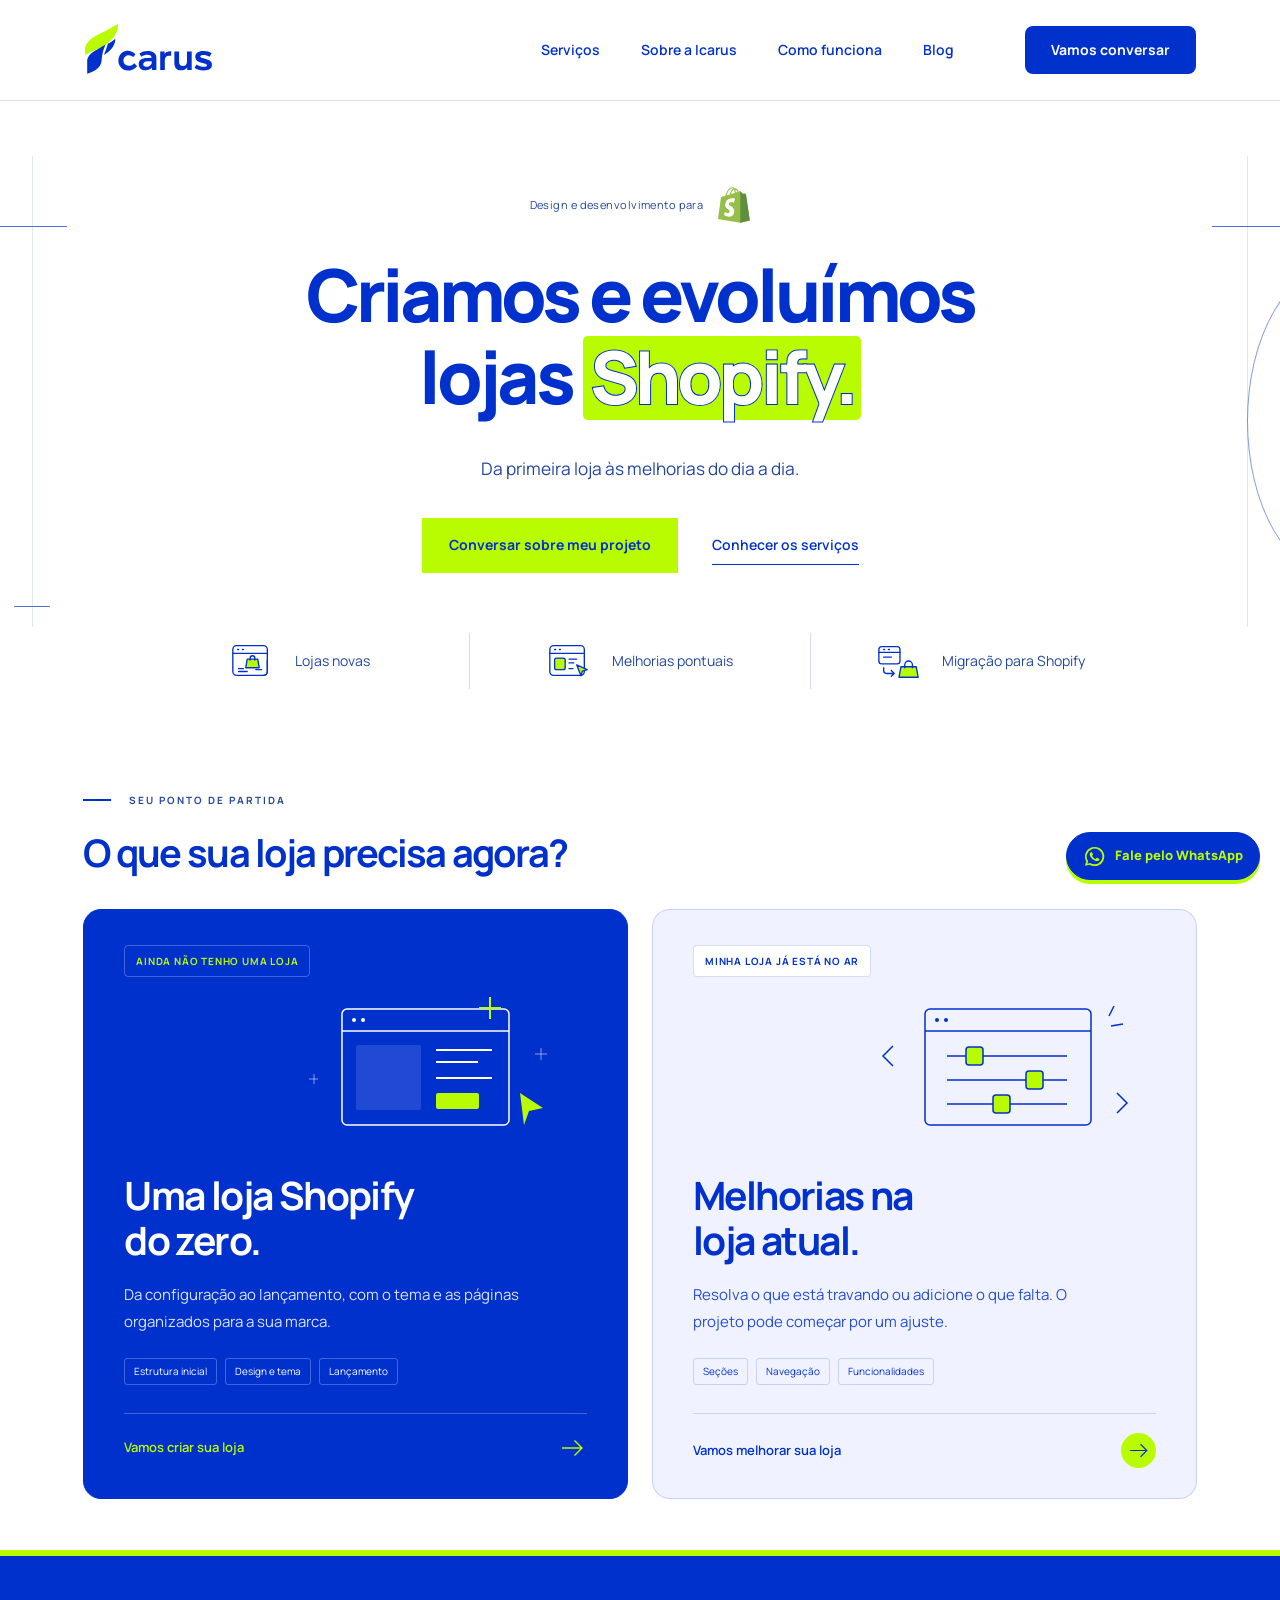
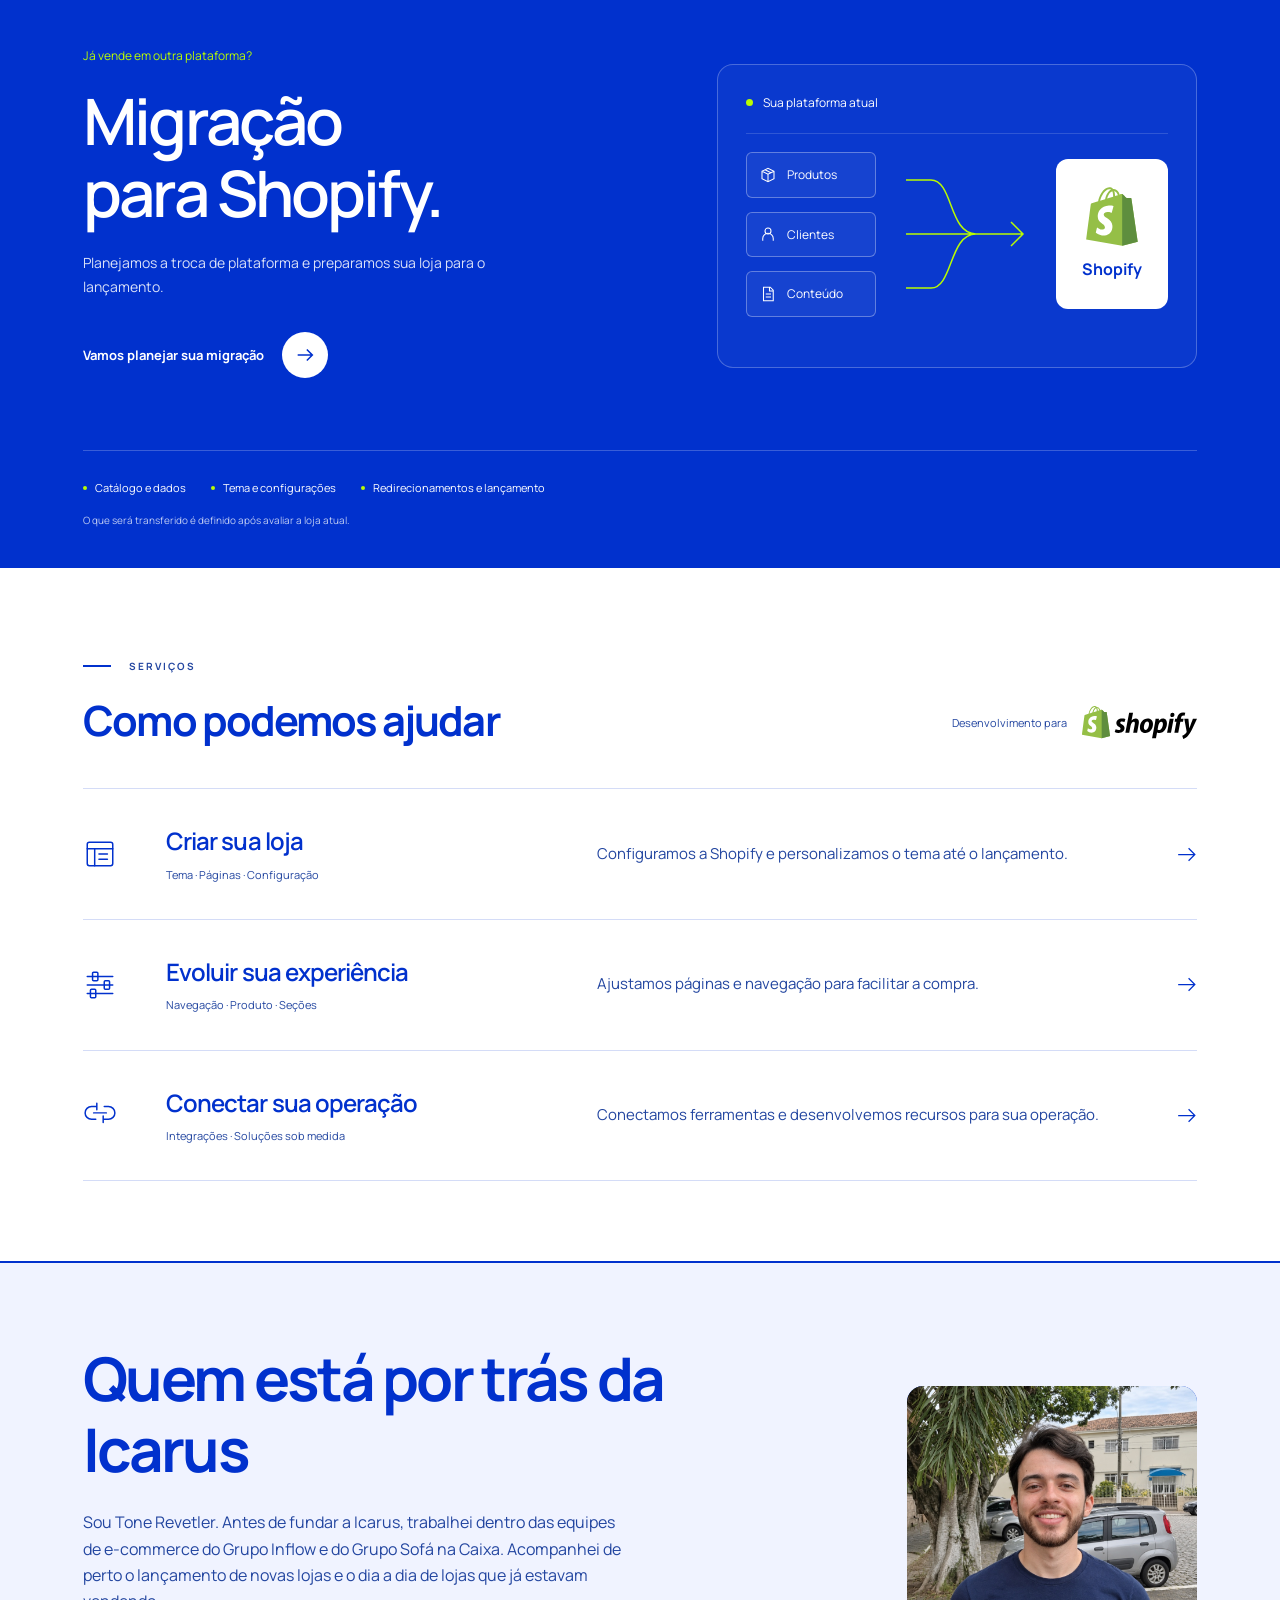
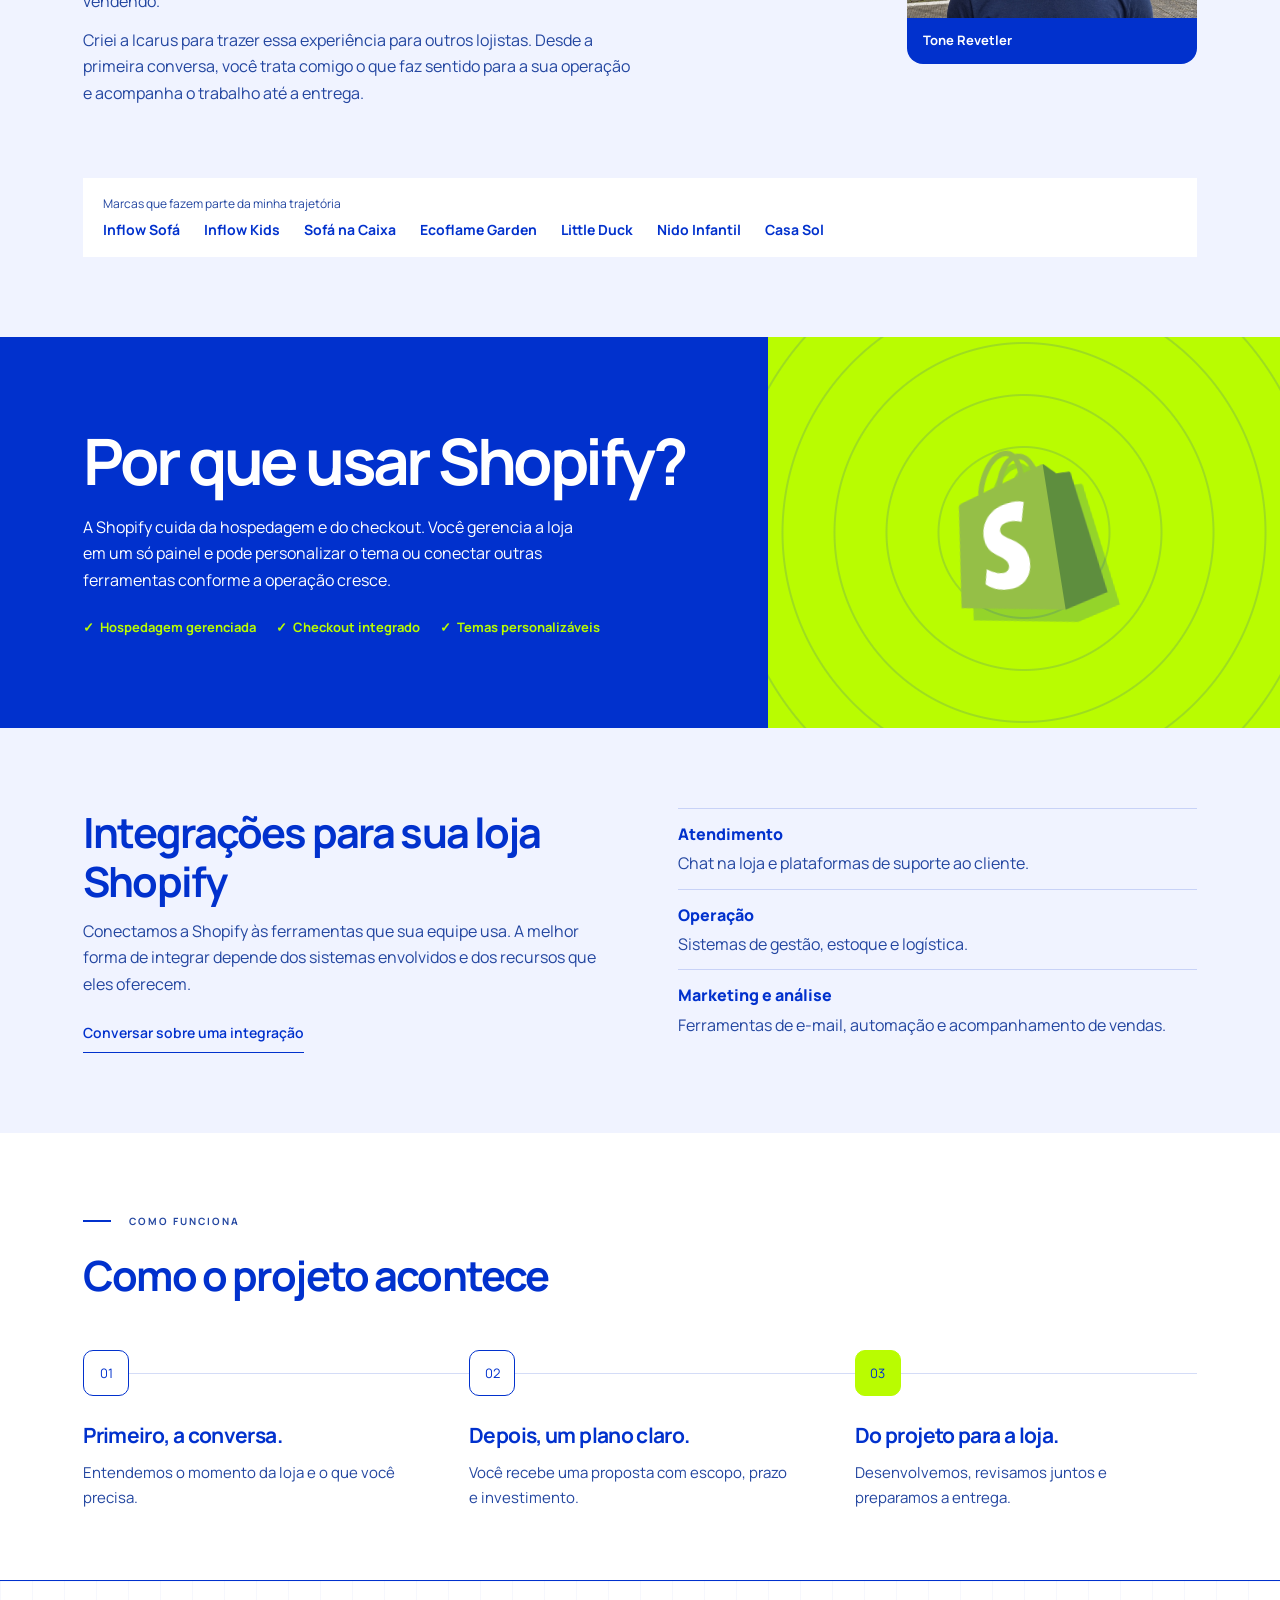
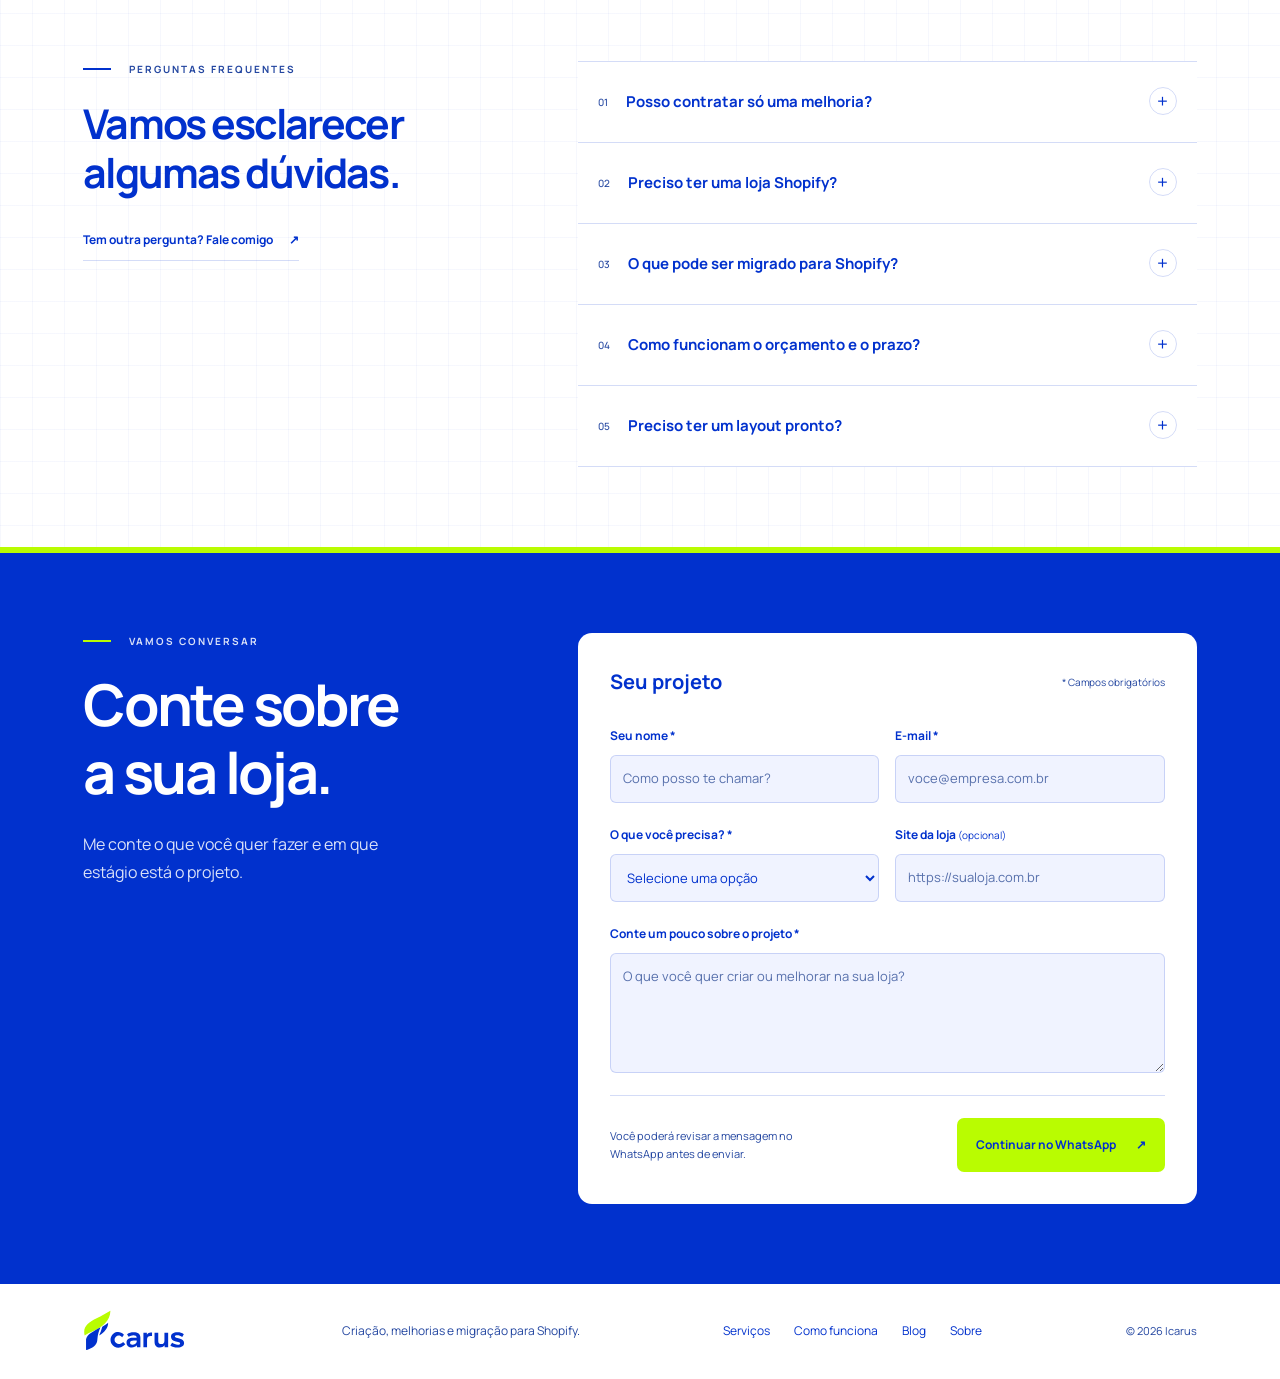
==== commit 8938a3dc: "Configure Icarus WhatsApp contact" ====
--- a/index.html
+++ b/index.html
@@ -11,7 +11,7 @@
   <link rel="preconnect" href="https://fonts.gstatic.com" crossorigin>
   <link href="https://fonts.googleapis.com/css2?family=Manrope:wght@400;500;600;700;800&display=swap" rel="stylesheet">
   <link rel="stylesheet" href="styles.css?v=blog-30">
-  <script src="site.config.js?v=email-1" defer></script>
+  <script src="site.config.js?v=whatsapp-1" defer></script>
   <script src="app.js?v=blog-30" defer></script>
 </head>
 <body>
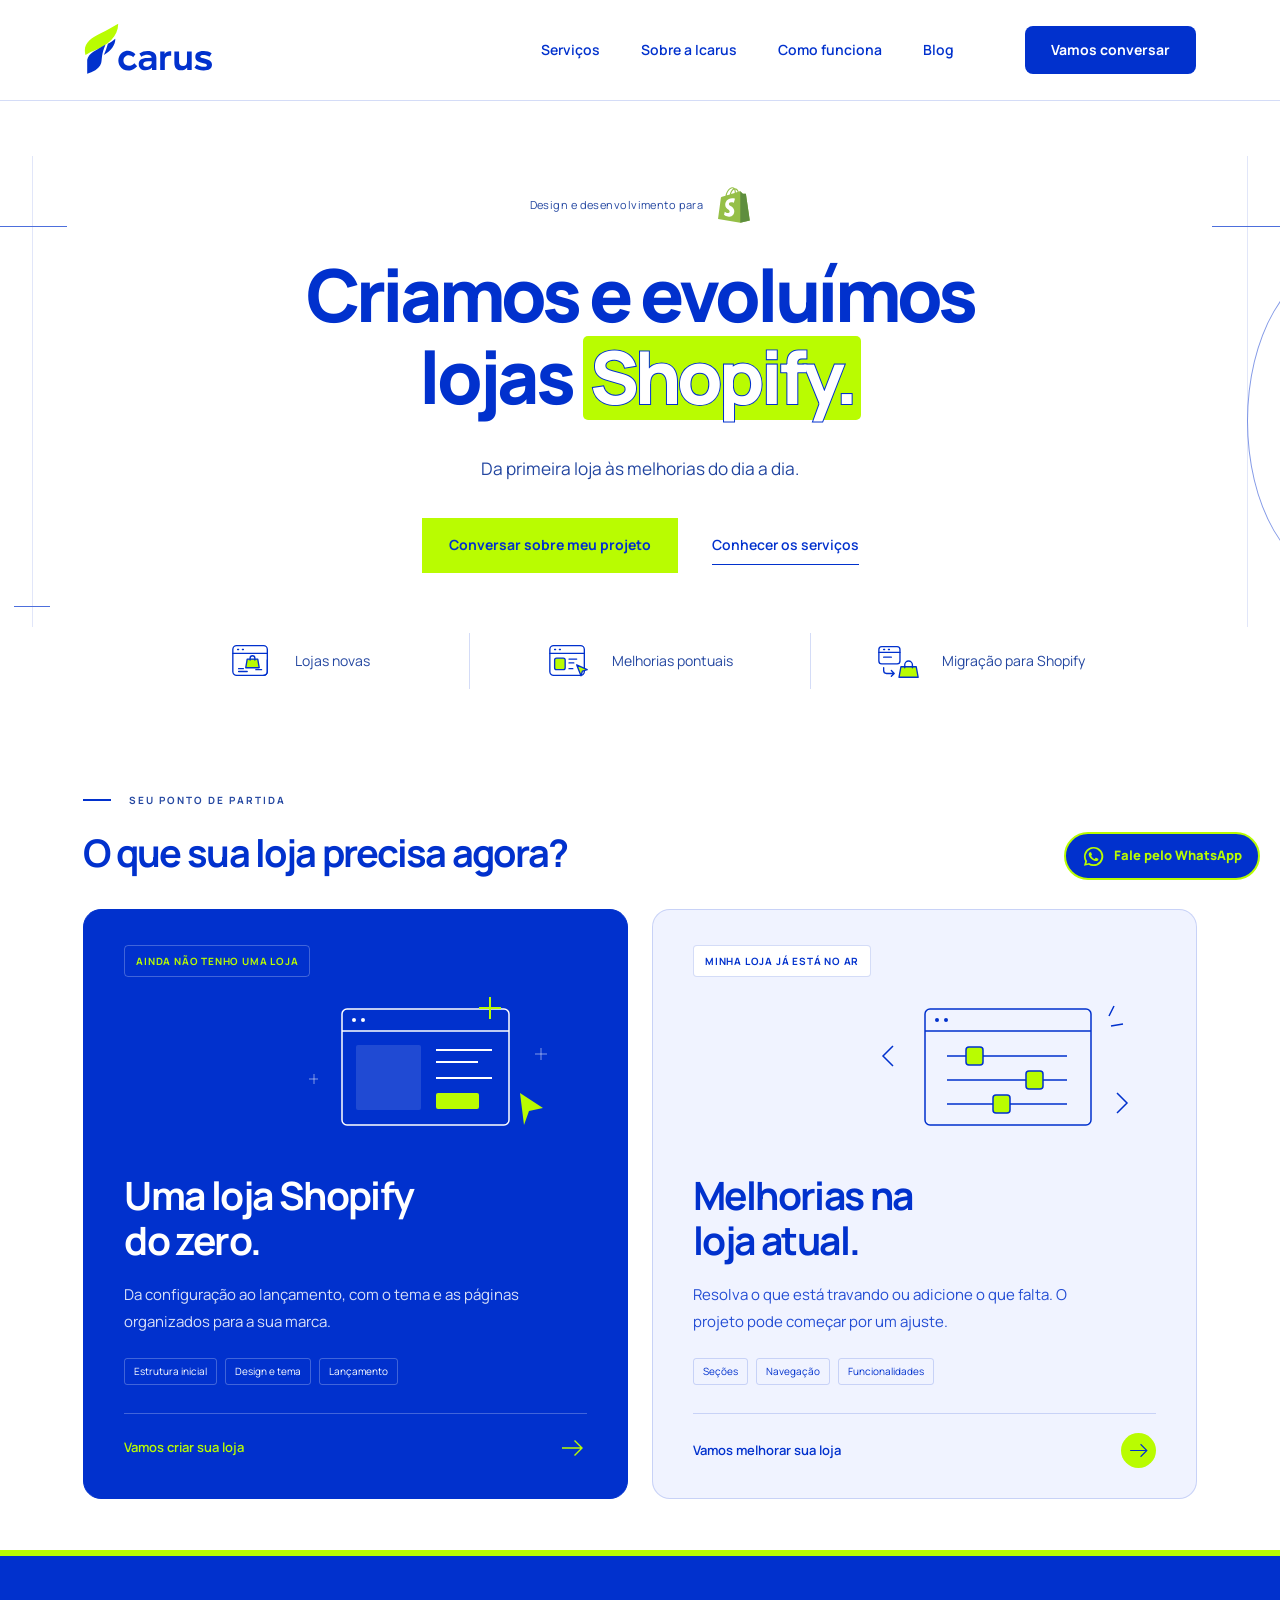
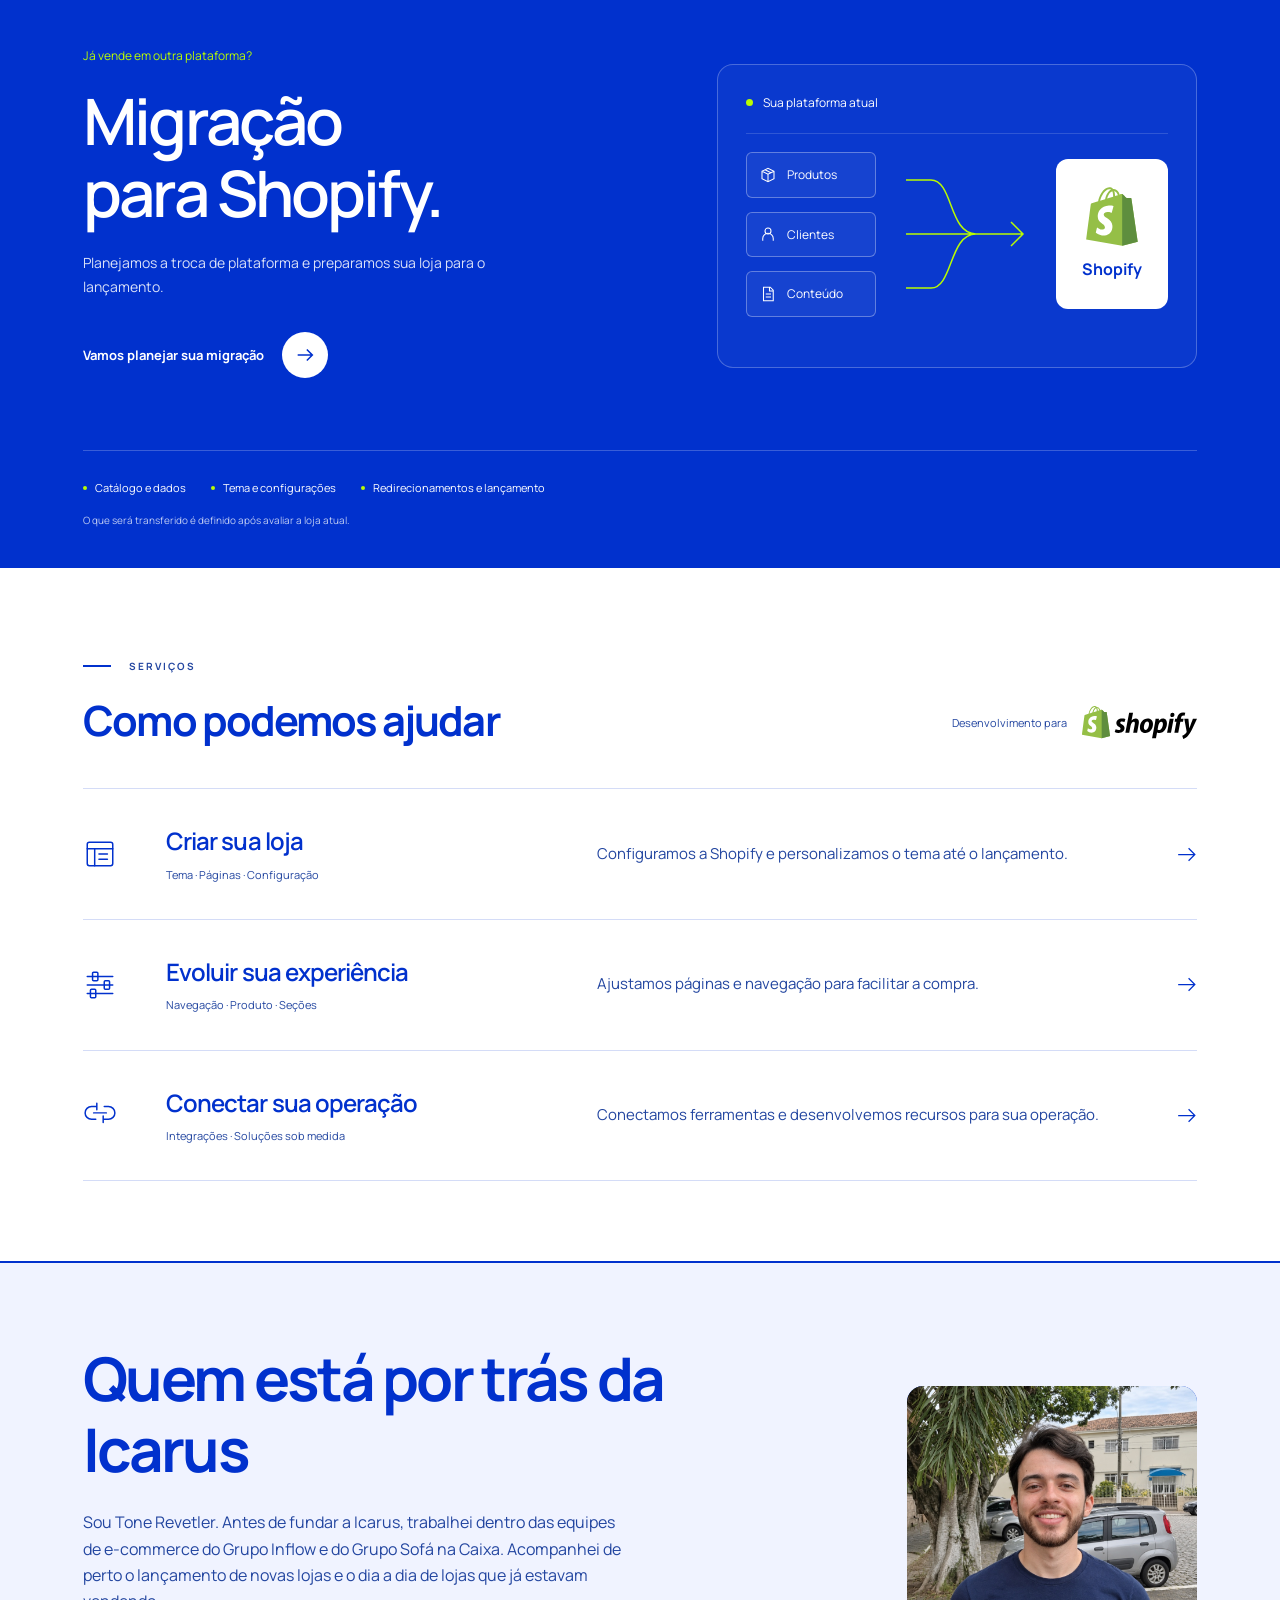
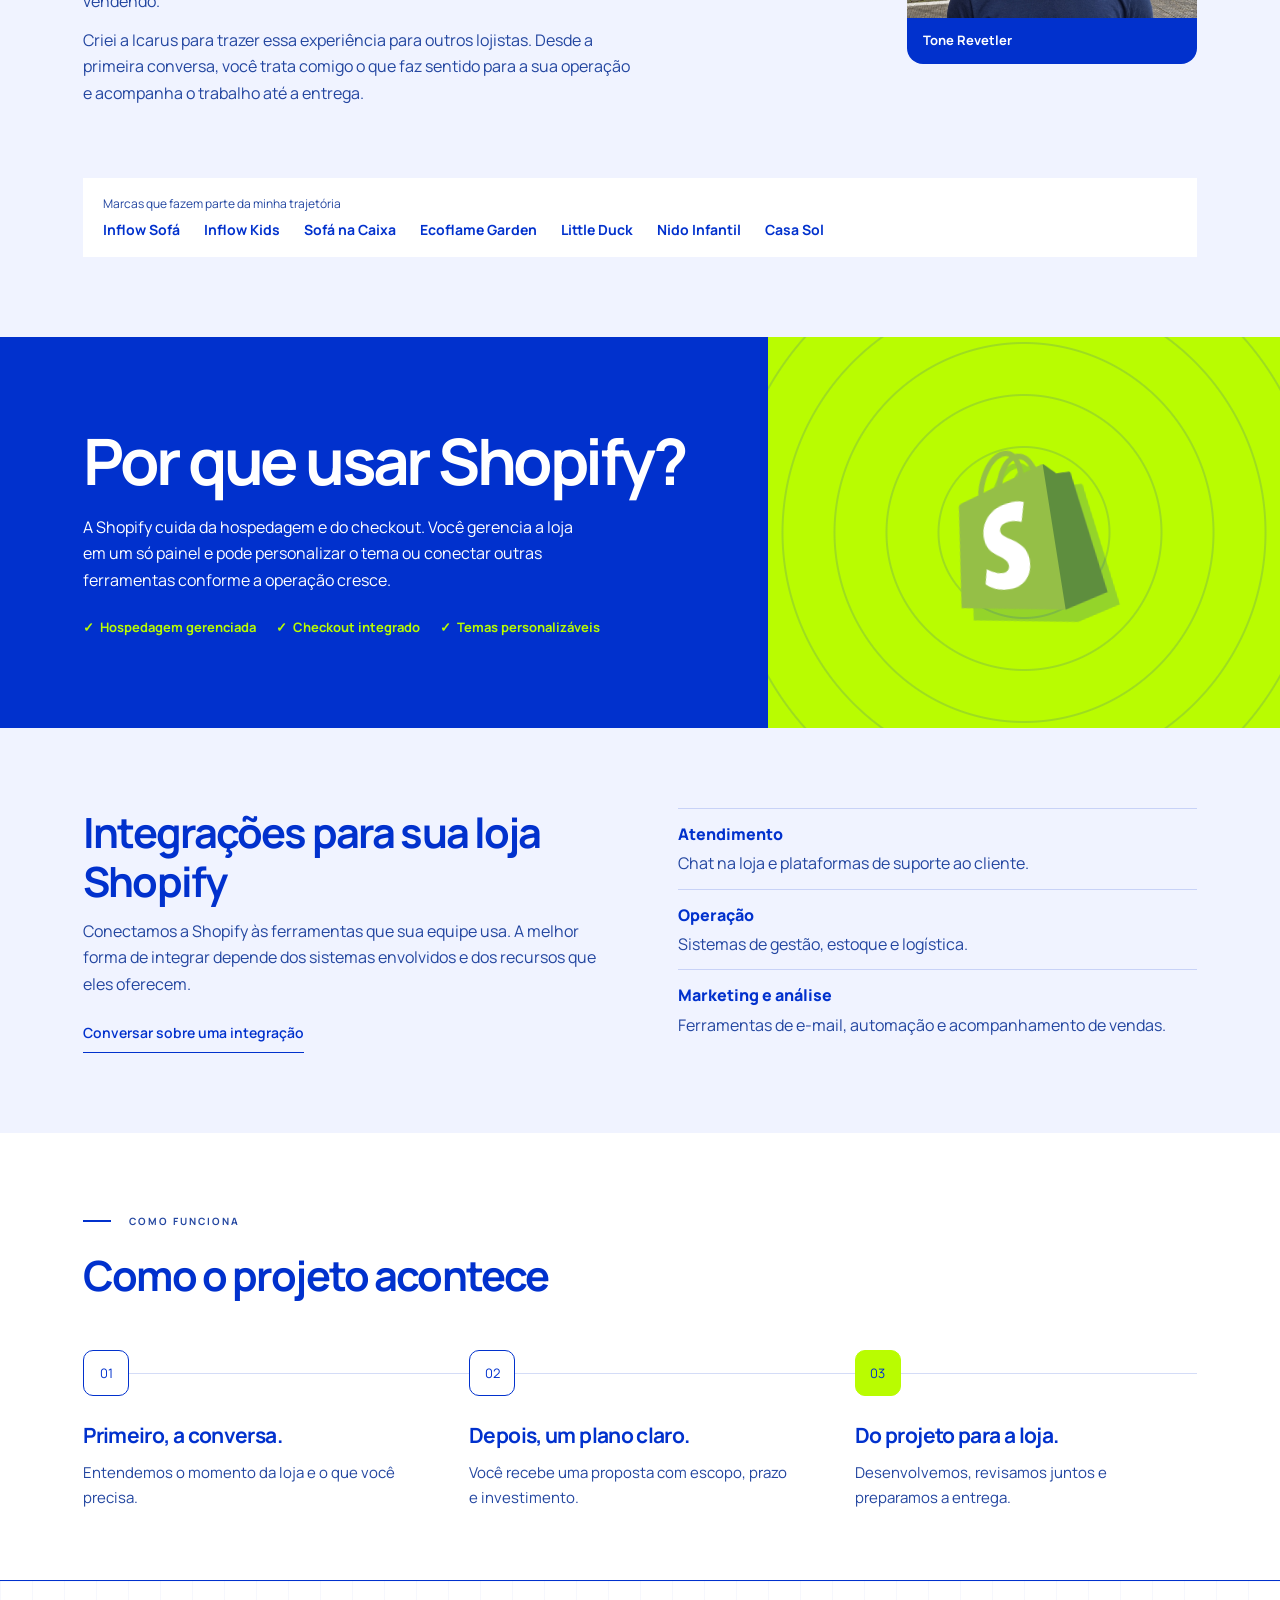
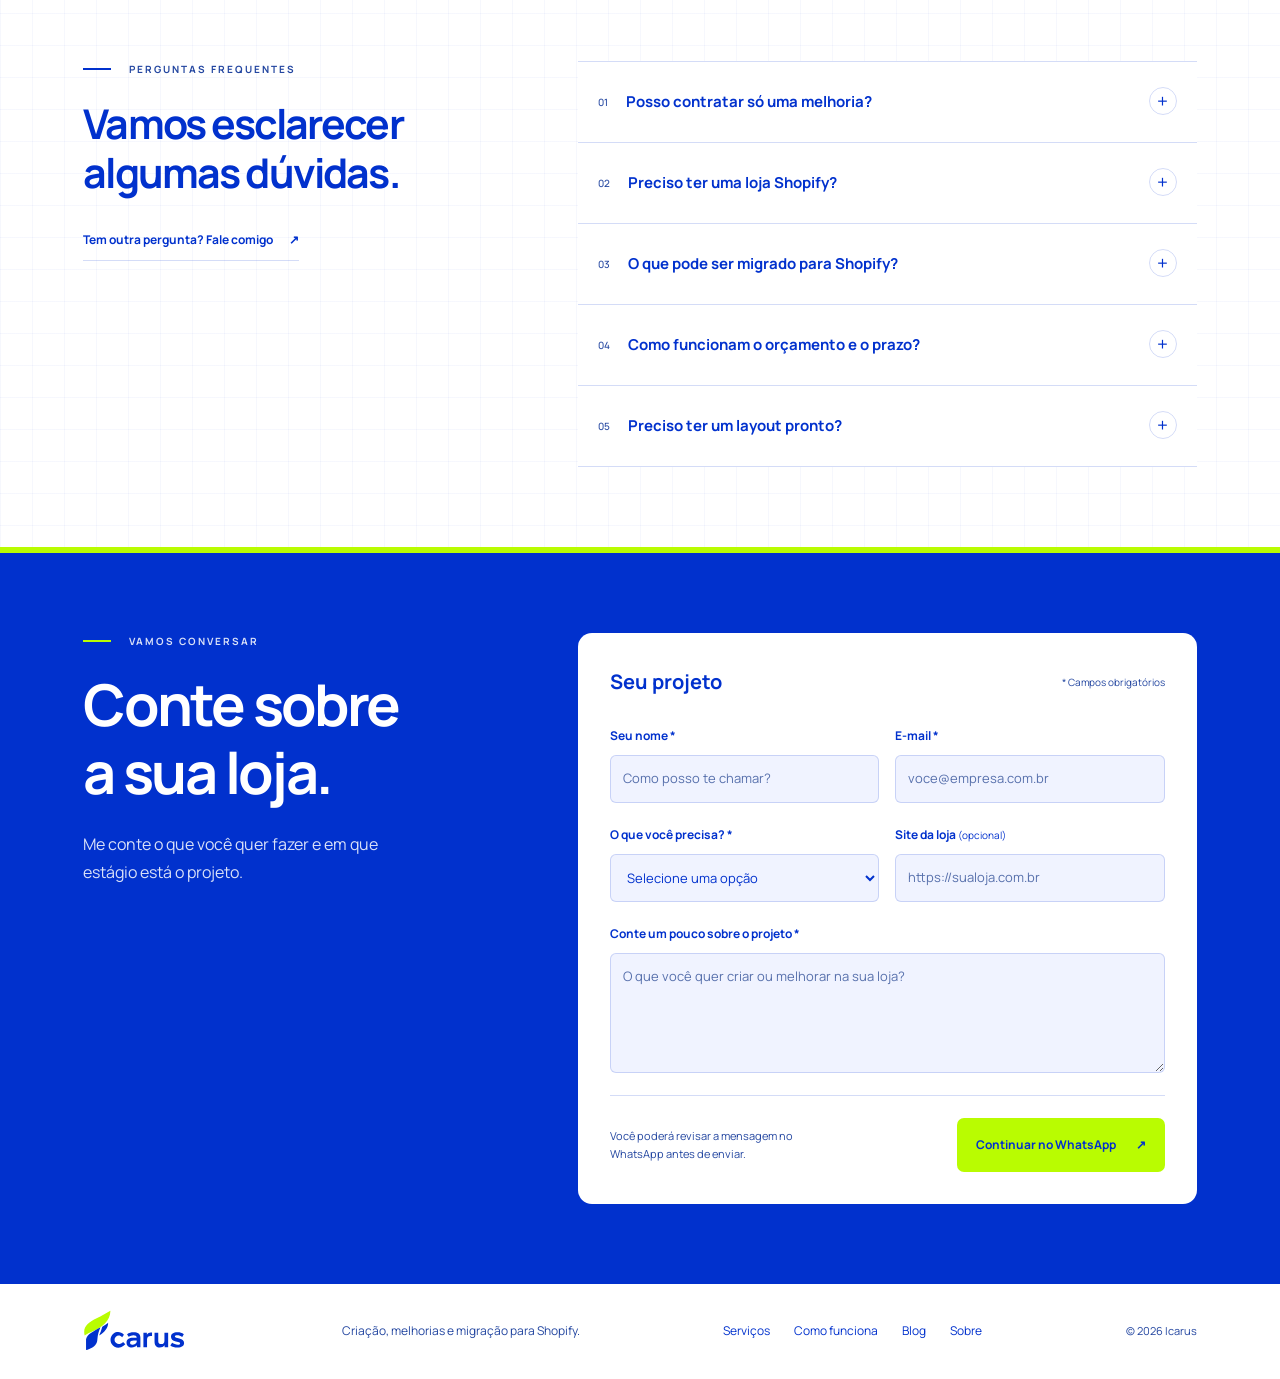
==== commit ce9b7e0b: "Outline the floating WhatsApp button" ====
--- a/index.html
+++ b/index.html
@@ -10,7 +10,7 @@
   <link rel="preconnect" href="https://fonts.googleapis.com">
   <link rel="preconnect" href="https://fonts.gstatic.com" crossorigin>
   <link href="https://fonts.googleapis.com/css2?family=Manrope:wght@400;500;600;700;800&display=swap" rel="stylesheet">
-  <link rel="stylesheet" href="styles.css?v=blog-30">
+  <link rel="stylesheet" href="styles.css?v=contact-outline">
   <script src="site.config.js?v=whatsapp-1" defer></script>
   <script src="app.js?v=blog-30" defer></script>
 </head>
--- a/styles.css
+++ b/styles.css
@@ -420,13 +420,12 @@
   gap: 9px;
   min-height: 48px;
   padding: 0 16px;
-  border: 1px solid var(--blue);
+  border: 2px solid var(--lime);
   border-radius: 999px;
   background: var(--blue);
   color: var(--lime);
   font-size: 13px;
   font-weight: 800;
-  box-shadow: 0 4px 0 var(--lime);
   transition: transform .2s ease;
 }
 
